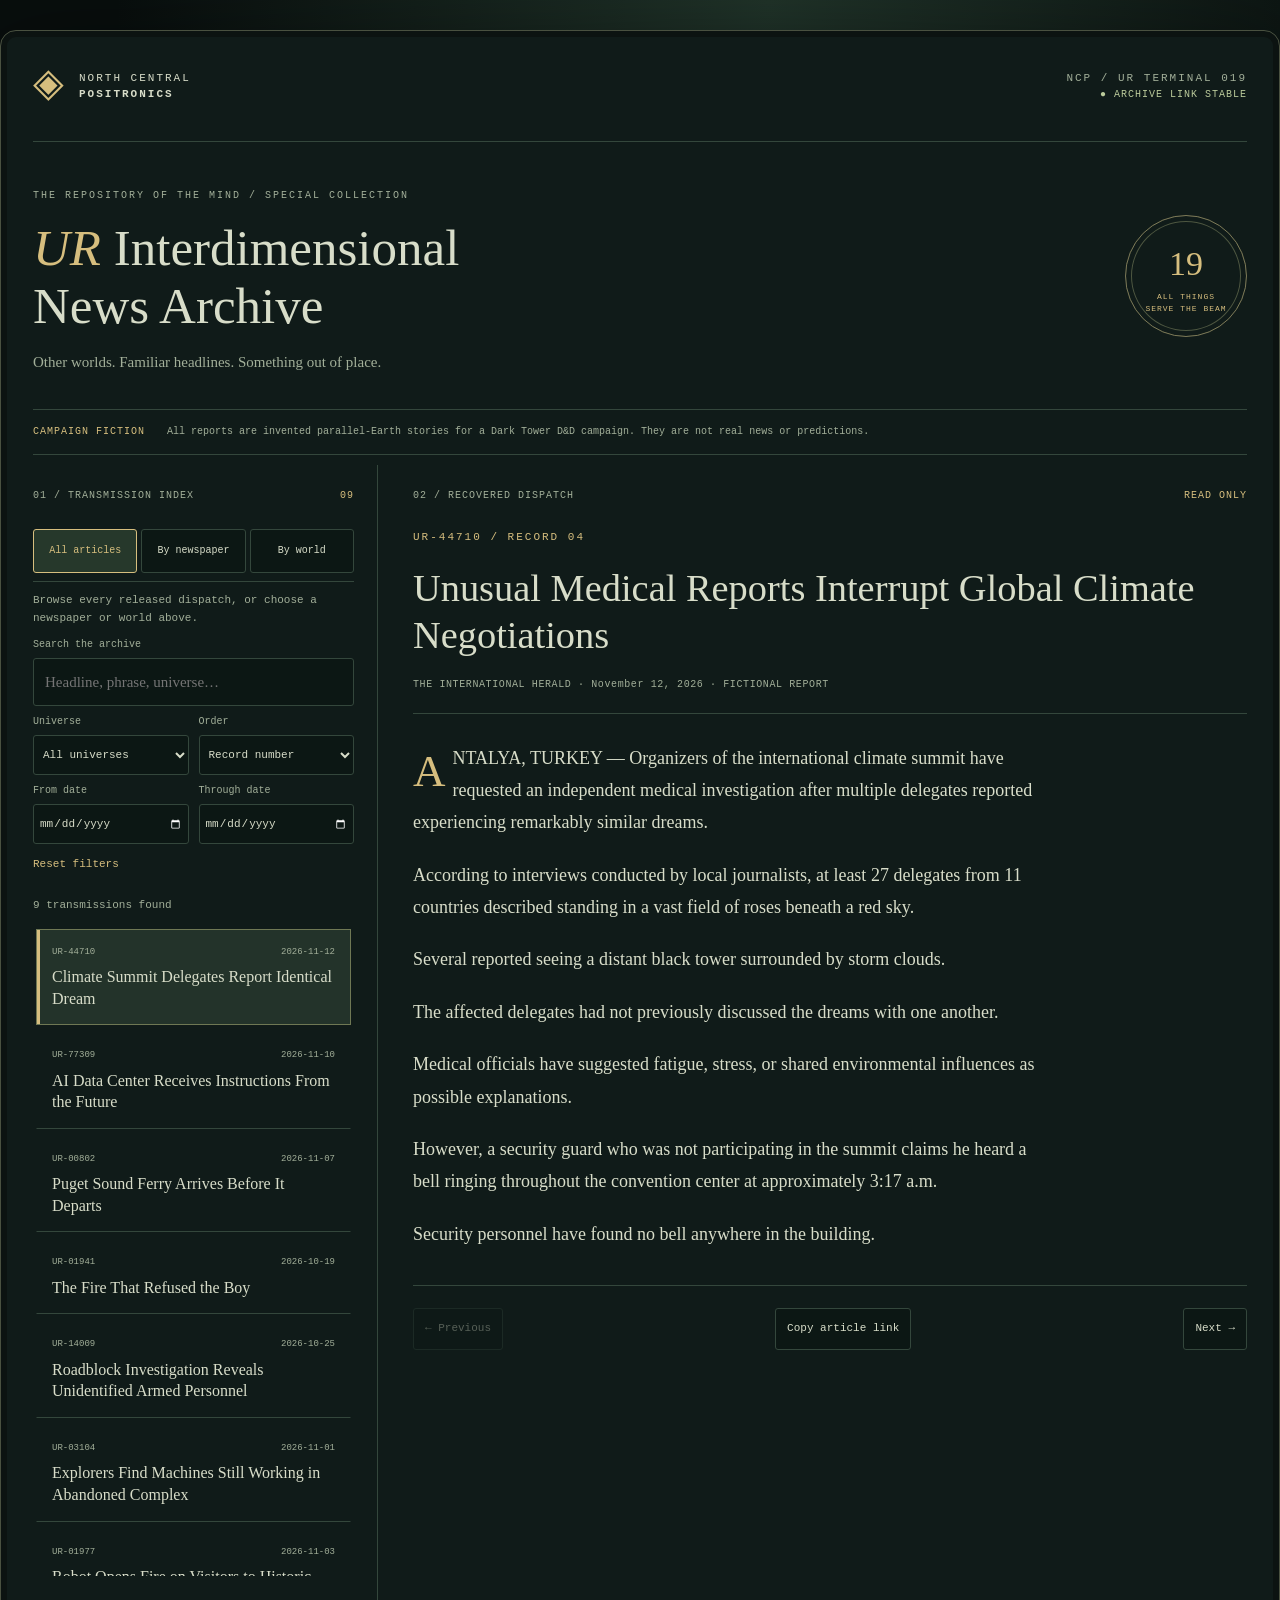
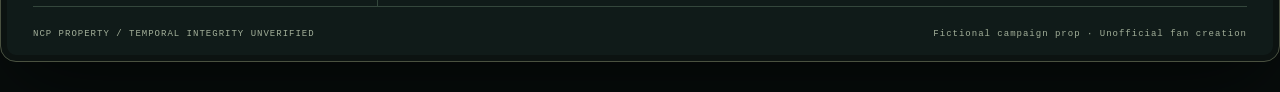
==== index.html @ 2e4b5214 "Rename Player Index.html to index.html" ====
<!doctype html>
<html lang="en"><head><meta charset="utf-8"><meta name="viewport" content="width=device-width,initial-scale=1"><meta name="theme-color" content="#0e1716"><meta name="description" content="A fictional parallel-Earth news archive for a Dark Tower tabletop campaign."><title>UR Interdimensional News Archive</title><style>*{box-sizing:border-box} :root{color-scheme:dark;--bg:#101b19;--panel:#15221f;--line:#34473c;--ink:#d8ddc9;--muted:#a2af99;--gold:#d6be7e}body{margin:0;background:#080e0d;color:var(--ink);font:15px/1.6 Georgia,serif;background-image:radial-gradient(ellipse at 60% 0,#203329 0,transparent 60%)}button,input,select{font:inherit}button,a,input,select{-webkit-tap-highlight-color:transparent}button{cursor:pointer}button:disabled{opacity:.35;cursor:default}button,input,select{border:1px solid var(--line);border-radius:3px;background:#0c1714;color:var(--ink);padding:11px}input,select{width:100%;min-width:0}input:focus,select:focus,button:focus-visible,a:focus-visible{outline:2px solid var(--gold);outline-offset:3px}button:hover:not(:disabled){border-color:var(--gold);color:var(--gold)}.tablet{max-width:1440px;margin:30px auto;border:1px solid #4a5140;border-radius:16px;background:var(--bg);box-shadow:0 30px 90px #0009,inset 0 0 0 6px #0c1311;overflow:hidden}header{display:flex;justify-content:space-between;align-items:center;margin:0 32px;padding:25px 0;border-bottom:1px solid var(--line);font:11px/1.5 Consolas,monospace;letter-spacing:2px}.brand{display:flex;align-items:center;gap:13px}.sigil{color:var(--gold);font-size:40px}.hardware{text-align:right;color:var(--muted)}.signal{color:#bbcb9b;font-size:10px;letter-spacing:1px}main{padding:0 32px}.intro{display:flex;justify-content:space-between;gap:20px;align-items:center;padding:36px 0 25px}.eyebrow,.section-label,label,.small,.fiction,footer,.text-button,.record-meta,.article-meta,.reader-controls,.kicker{font-family:Consolas,monospace}.eyebrow{font-size:10px;letter-spacing:2px;color:var(--muted)}h1{font-weight:normal;font-size:clamp(30px,4vw,51px);line-height:1.14;margin:15px 0}h1>span{color:var(--gold);font-style:italic} .sub{color:var(--muted);margin:0}.seal{border:1px solid #7c7957;border-radius:50%;width:122px;height:122px;flex-shrink:0;display:flex;flex-direction:column;align-items:center;justify-content:center;color:var(--gold);font-size:34px;box-shadow:inset 0 0 0 5px var(--bg),inset 0 0 0 6px #4d5640}.seal small{font:8px/1.5 Consolas,monospace;text-align:center;letter-spacing:1px}.fiction{font-size:10px;letter-spacing:1px;color:var(--gold);padding:14px 0;border-top:1px solid var(--line);border-bottom:1px solid var(--line)}.fiction span{letter-spacing:0;color:var(--muted);margin-left:15px}.workspace{display:grid;grid-template-columns:345px minmax(0,1fr)}aside{border-right:1px solid var(--line);padding:23px 23px 30px 0}.section-label{font-size:10px;color:var(--muted);letter-spacing:1px;display:flex;justify-content:space-between;gap:10px;margin-bottom:25px}.section-label span{color:var(--gold)}label{display:block;font-size:10px;color:var(--muted);margin:8px 0 5px}.filters{display:grid;grid-template-columns:1fr 1fr;gap:10px}.filters input,.filters select{font:11px Consolas,monospace;padding:10px 5px;min-height:40px}.text-button{border:0;background:none;padding:12px 0;font-size:11px;color:var(--gold)}.small{font-size:11px;color:var(--muted)}#records{display:grid;gap:7px;max-height:650px;overflow:auto;padding:3px}.record{display:block;text-align:left;width:100%;background:transparent;padding:15px;border-color:transparent;border-bottom-color:var(--line);border-radius:0}.record[aria-current=true]{background:#23332a;border:1px solid #6f7854;box-shadow:inset 3px 0 var(--gold)}.record-meta{display:flex;justify-content:space-between;font-size:9px;color:var(--muted);gap:7px}.record-title{display:block;font-size:16px;line-height:1.35;margin-top:7px}#reader{padding:23px 0 30px 35px;min-height:700px;scroll-margin-top:15px}.kicker{color:var(--gold);font-size:11px;letter-spacing:2px}h2{font-weight:normal;font-size:clamp(25px,3vw,39px);line-height:1.22;margin:18px 0}.article-meta{font-size:10px;color:var(--muted);border-bottom:1px solid var(--line);padding-bottom:20px;letter-spacing:.6px}.body{max-width:70ch;font-size:18px;line-height:1.8;margin-top:28px}.body p{margin:0 0 20px}.body p:first-child:first-letter{font-size:2.5em;float:left;line-height:1;padding:7px 7px 0 0;color:var(--gold)}.reader-controls{display:flex;justify-content:space-between;gap:8px;margin-top:35px;padding-top:22px;border-top:1px solid var(--line);font-size:11px}.empty{padding:65px 0;color:var(--muted);max-width:50ch}footer{border-top:1px solid var(--line);margin:0 32px;padding:20px 0;display:flex;justify-content:space-between;gap:15px;color:var(--muted);font-size:9px;letter-spacing:1px}.skip{position:absolute;left:10px;top:-100px;background:var(--gold);color:#111;padding:10px;z-index:2}.skip:focus{top:10px}
@media(min-width:1500px){.tablet{margin:45px auto}}@media(max-width:800px){.tablet{margin:0;border-radius:0;border:0}header{margin:0 20px;padding:16px 0}.hardware{font-size:9px;letter-spacing:0}.signal{font-size:8px}main{padding:0 20px}.intro{padding:25px 0}.seal{display:none}.fiction span{display:block;margin:6px 0 0}.workspace{display:block}aside{border-right:0;border-bottom:1px solid var(--line);padding:20px 0}#records{max-height:260px;grid-template-columns:1fr 1fr}.record{padding:12px}.record-meta{flex-wrap:wrap}.record-title{font-size:14px}#reader{padding:25px 0;min-height:400px}.body{font-size:18px}.section-label{margin-bottom:16px}footer{margin:0 20px;flex-direction:column}.reader-controls{flex-wrap:wrap}.reader-controls button{flex:1;white-space:nowrap}}@media(max-width:360px){header{letter-spacing:0}.brand{gap:6px}#records{grid-template-columns:1fr}}@media print{body,.tablet{background:white;color:black;box-shadow:none;border:0}header,.intro,.fiction,aside,.reader-controls,footer,#notice,.section-label{display:none}.workspace{display:block}#reader{padding:0}.body,.article-meta,.kicker{color:black}}

.browse-tabs{display:flex;gap:4px;border-bottom:1px solid var(--line);padding-bottom:8px}.browse-tabs button{flex:1;font:10px/1.4 Consolas,monospace;padding:10px 5px;min-height:44px}.browse-tabs [aria-selected=true]{color:var(--gold);border-color:var(--gold);background:#26382b}#browse-panel .small{margin:10px 0}.group-list{display:grid;gap:5px;max-height:185px;overflow:auto;padding:3px;margin-bottom:15px}.group-button{text-align:left;font:10px/1.5 Consolas,monospace;padding:10px;min-height:40px;overflow-wrap:anywhere}.group-button[aria-pressed=true]{border-color:var(--gold);color:var(--gold);background:#23332a}@media(max-width:800px){.group-list{max-height:160px;grid-template-columns:1fr 1fr}}@media(max-width:360px){.group-list{grid-template-columns:1fr}}
</style></head>
<body><a class="skip" href="#reader">Skip to article</a>
<div class="tablet"><header><div class="brand"><span class="sigil" aria-hidden="true">◈</span><div>NORTH CENTRAL<br><b>POSITRONICS</b></div></div><div class="hardware">NCP / UR TERMINAL 019<br><span class="signal">● ARCHIVE LINK STABLE</span></div></header>
<main><section class="intro"><div><p class="eyebrow">THE REPOSITORY OF THE MIND / SPECIAL COLLECTION</p><h1><span>UR</span> Interdimensional<br>News Archive</h1><p class="sub">Other worlds. Familiar headlines. Something out of place.</p></div><div class="seal" aria-hidden="true">19<small>ALL THINGS<br>SERVE THE BEAM</small></div></section>
<p class="fiction">CAMPAIGN FICTION <span>All reports are invented parallel-Earth stories for a Dark Tower D&amp;D campaign. They are not real news or predictions.</span></p>
<div class="workspace"><aside aria-label="Archive browser"><div class="section-label">01 / TRANSMISSION INDEX <span id="count"></span></div>
<div class="browse-tabs" role="tablist" aria-label="Browse articles by"><button id="tab-all" role="tab" aria-selected="true" aria-controls="browse-panel" tabindex="0">All articles</button><button id="tab-newspaper" role="tab" aria-selected="false" aria-controls="browse-panel" tabindex="-1">By newspaper</button><button id="tab-world" role="tab" aria-selected="false" aria-controls="browse-panel" tabindex="-1">By world</button></div><div id="browse-panel" role="tabpanel" aria-labelledby="tab-all"></div>
<label for="search">Search the archive</label><input id="search" type="search" placeholder="Headline, phrase, universe…" autocomplete="off">
<div class="filters"><div><label for="universe">Universe</label><select id="universe"><option value="">All universes</option></select></div><div><label for="sort">Order</label><select id="sort"><option value="record">Record number</option><option value="newest">Newest first</option><option value="oldest">Oldest first</option></select></div></div>
<div class="filters"><div><label for="from">From date</label><input id="from" type="date"></div><div><label for="to">Through date</label><input id="to" type="date"></div></div>
<button class="text-button" id="clear">Reset filters</button><p id="status" role="status" class="small"></p><nav id="records" aria-label="Articles"></nav>
</aside><section id="reader" tabindex="-1" aria-label="Article reader"><div class="section-label">02 / RECOVERED DISPATCH <span>READ ONLY</span></div><div id="article"></div><div class="reader-controls"><button id="prev">← Previous</button><button id="share">Copy article link</button><button id="next">Next →</button></div><p id="notice" role="status" class="small"></p></section></div></main>
<footer><span>NCP PROPERTY / TEMPORAL INTEGRITY UNVERIFIED</span><span>Fictional campaign prop · Unofficial fan creation</span></footer></div>
<noscript>This archive requires JavaScript to browse its fictional articles. Enable JavaScript and reload.</noscript><script>window.UR_ARTICLES=[{"id":"record-4","number":4,"label":"Climate Summit Delegates Report Identical Dream","universe":"UR-44710","publication":"THE INTERNATIONAL HERALD","date":"2026-11-12","title":"Unusual Medical Reports Interrupt Global Climate Negotiations","paragraphs":["ANTALYA, TURKEY — Organizers of the international climate summit have requested an independent medical investigation after multiple delegates reported experiencing remarkably similar dreams.","According to interviews conducted by local journalists, at least 27 delegates from 11 countries described standing in a vast field of roses beneath a red sky.","Several reported seeing a distant black tower surrounded by storm clouds.","The affected delegates had not previously discussed the dreams with one another.","Medical officials have suggested fatigue, stress, or shared environmental influences as possible explanations.","However, a security guard who was not participating in the summit claims he heard a bell ringing throughout the convention center at approximately 3:17 a.m.","Security personnel have found no bell anywhere in the building."]},{"id":"record-8","number":8,"label":"AI Data Center Receives Instructions From the Future","universe":"UR-77309","publication":"THE DENVER BUSINESS JOURNAL","date":"2026-11-10","title":"Technology Company Investigates Anomalous Maintenance Reports","paragraphs":["DENVER — Engineers at a recently completed artificial intelligence data center are investigating an unusual series of automated maintenance reports.","The facility's management software began issuing warnings about equipment failures several days before those failures occurred.","Initially, the phenomenon was celebrated as a breakthrough in predictive maintenance.","However, engineers became concerned when the reports began referring to equipment that had not yet been delivered to the facility.","One report accurately identified the serial number of a transformer still under construction in another state.","Another instructed employees to evacuate a laboratory on November 19.","The company insists that the warnings are the result of corrupted scheduling data.","Nevertheless, the laboratory referenced in the final report has been temporarily closed."]},{"id":"record-19","number":19,"label":"Puget Sound Ferry Arrives Before It Departs","universe":"UR-00802","publication":"THE PUGET SOUND TIMES","date":"2026-11-07","title":"Washington State Ferries Investigate Unexplained Schedule Discrepancy","paragraphs":["BREMERTON, WASHINGTON — Washington State Ferries officials are reviewing an unusual incident involving a passenger ferry operating between Bremerton and Seattle.","According to automated navigation records, the vessel arrived at its destination three minutes before its documented departure time.","Crew members and passengers insist that the crossing proceeded normally.","Officials initially suspected a malfunction involving synchronized clocks.","However, security footage from both terminals appears to support the conflicting timestamps.","A passenger reported receiving a text message from his wife confirming his arrival while he was still watching the vessel leave the dock.","The Coast Guard has requested copies of the navigation records.","An engineer examining the footage noted another discrepancy.","For approximately nineteen seconds, the vessel's reflection remained visible on the water after the ship itself had moved out of the camera's frame."]},{"id":"record-21","number":21,"label":"The Fire That Refused the Boy","universe":"UR-01941","publication":"THE HEMPHILL COUNTY REGISTER","date":"2026-10-19","title":"Charyou Tree Ceremony Ends in Death After Three Failed Ignitions","paragraphs":["HEMPHILL — Authorities are investigating the death of Orin Vale during the Charyou Tree ritual after three attempts to ignite the ceremonial fire failed.","Witnesses report that a six-year-old boy named Tobin Crowley was initially selected for the Charyou Tree ritual, a tradition maintained by the community for generations.","According to multiple accounts, the ceremonial fire failed to ignite on three consecutive attempts.","Several witnesses insist the torches were burning normally before being brought into contact with the prepared kindling. Others claim the flames visibly disappeared.","The ceremony's organizers subsequently selected another participant, identified as Orin Vale.","Orin Vale died in the Charyou Tree burning.","The boy's father, Thomas Crowley, reportedly left the gathering carrying his son. He has declined requests for an interview.","Investigators have found no mechanical explanation for the repeated ignition failures.","A witness interviewed after the incident offered a different explanation.","\"Maybe the fire knew something we didn't.\""],"collection":"Echoes of the Past","sourceNumber":1},{"id":"record-24","number":24,"label":"Roadblock Investigation Reveals Unidentified Armed Personnel","universe":"UR-14009","publication":"THE FRONTIER NATIONAL WIRE","date":"2026-10-25","title":"Investigators Discover Masked Individuals Among Casualties at Highway Checkpoint","paragraphs":["KINGSTOWN — Authorities investigating a deadly confrontation at an unofficial highway checkpoint have reported the presence of unidentified armed personnel among the dead.","The checkpoint was apparently operated by individuals associated with Ironclad, although the company has not confirmed responsibility for the installation.","Investigators also discovered several bodies wearing unusual face coverings.","No identification documents were recovered from those individuals.","Authorities have not released the total number of casualties or identified the travelers involved in the confrontation.","The site contained evidence of a violent engagement, with abandoned equipment and damaged barricades scattered across the road.","A source familiar with the investigation stated that the masked individuals appeared to be operating alongside the checkpoint's guards.","When asked whether they were employees, the source declined to comment.","The only unusual detail included in the official report concerns the masks themselves.","Investigators have requested additional analysis to determine what materials were used in their construction."],"collection":"Echoes of the Past","sourceNumber":4},{"id":"record-26","number":26,"label":"Explorers Find Machines Still Working in Abandoned Complex","universe":"UR-03104","publication":"THE NORTH AMERICAN SCIENCE REPORT","date":"2026-11-01","title":"Artificial Intelligence System Discovered in Long-Abandoned Underground Facility","paragraphs":["UNDISCLOSED LOCATION — Explorers exploring an abandoned underground installation have discovered automated equipment that appears to have continued functioning long after the facility was evacuated.","The complex contains maintenance robots, emergency systems, computer terminals, and extensive industrial infrastructure.","A partially functioning artificial intelligence identified itself using the designation OR3N.","According to preliminary reports, the system communicates in ordinary language and retains access to some facility records.","Explorers also discovered evidence that parts of the installation had experienced serious equipment failures and emergency shutdowns.","Several security devices remain operational.","An explorer involved in the exploration reported that the system was unusually conversational despite the facility's condition.","\"It's like speaking with a technician who never got the memo that everybody else went home.\"","The facility's original purpose remains under investigation."],"collection":"Echoes of the Past","sourceNumber":6},{"id":"record-27","number":27,"label":"Robot Opens Fire on Visitors to Historic Castle","universe":"UR-01977","publication":"THE HISTORIC PRESERVATION JOURNAL","date":"2026-11-03","title":"Automated Security Incident Raises Questions About Preserved Technology","paragraphs":["A preservation project involving a historic castle has been suspended following an encounter with an automated security machine.","Witnesses report that visitors discovered a functioning robotic attendant within the structure.","The machine appeared capable of communication and performing ordinary service functions.","However, the encounter escalated when the robot allegedly discharged a weapon at one of the visitors.","The group subsequently withdrew from the site.","Investigators believe the machine may have been following security instructions established long before the current investigation.","The manufacturer's identity has not been confirmed.","Officials are examining whether the robot's behavior represents a malfunction or the continued operation of an obsolete security protocol.","The structure has been closed pending further assessment."],"collection":"Echoes of the Past","sourceNumber":7},{"id":"record-35","number":35,"label":"Four Missing, One Arrested","universe":"UR-00019","publication":"THE AMERICAN PRESS","date":"2026-10-26","title":"Navy Sailor Charged With Four Murders Despite Absence of Bodies","paragraphs":["Authorities have arrested an active-duty United States Navy sailor following the unexplained disappearance of four individuals from a private residence.","The missing persons, identified as Chris, Ciera, Tyler, and Kelly, were reportedly gathered at the home of Tyler and Kelly shortly before their disappearance.","Investigators have recovered no bodies.","According to police, there is no evidence that the four individuals left the property through any conventional means. Officers examining the residence found no obvious indications of forced entry or a struggle sufficient to explain the disappearance of four adults.","The investigation took an unusual turn when the sailor, who had been present during the incident, provided authorities with an extraordinary explanation.","He reportedly claimed that the missing individuals had been transported to another world.","Sources familiar with the questioning say the suspect described unfamiliar towns, strange machinery, and locations that investigators have been unable to identify.","One investigator described the statements as unusually elaborate.","\"He wasn't just saying they disappeared. He was describing an entire place where he believed they had gone.\"","Prosecutors have filed four murder charges.","The suspect's defense maintains that no physical evidence establishes that any of the missing persons are dead.","During an initial court appearance, the sailor reportedly repeated that his friends were alive.","Authorities have not commented on whether their investigation has identified any alternative explanation."],"collection":"The Sailor's Search","sourceNumber":1},{"id":"record-36","number":36,"label":"Prison Officials Unable to Explain Inmate's Disappearance","universe":"UR-00019","publication":"THE NATIONAL EVENING POST","date":"2026-10-30","title":"Murder Suspect Vanishes From Locked Cell; Internal Investigation Underway","paragraphs":["Federal authorities have launched a nationwide search for a Navy sailor who disappeared from a secured prison cell while awaiting trial for four murders.","Corrections officers discovered the inmate missing during a routine inspection.","According to prison officials, the cell door remained locked, the security systems showed no evidence of unauthorized access, and no damage was found to the walls or ventilation system.","Authorities have not explained how the prisoner could have escaped.","An employee familiar with the investigation claims that security footage shows the inmate seated on his bunk shortly before the incident.","The man appears to look toward the ceiling and speak, although the recording contains no audio.","The footage then suffers a brief visual disturbance.","When the image returns, the cell is empty.","A prison spokesperson declined to discuss the recording, stating that all available evidence remains under review.","Several employees have also described hearing an unusual ringing noise shortly before the disappearance. Officials insist that these accounts have not been substantiated.","The suspect's former attorney stated that his client had repeatedly expressed concern for the four people he was accused of murdering.","\"He maintained that they were alive. He never changed that story.\"","Federal investigators have issued an alert requesting information concerning the fugitive's whereabouts."],"collection":"The Sailor's Search","sourceNumber":2}];</script><script>'use strict';
const data=Array.isArray(window.UR_ARTICLES)?window.UR_ARTICLES:[];
const $=id=>document.getElementById(id);
const dateText=d=>new Date(d+'T12:00:00Z').toLocaleDateString('en-US',{year:'numeric',month:'long',day:'numeric',timeZone:'UTC'});
let selected=null,filtered=[],browseMode='all',browseGroup='';
function node(tag,text,className){const n=document.createElement(tag);if(text!==undefined)n.textContent=text;if(className)n.className=className;return n;}
[...new Set(data.map(a=>a.universe))].sort().forEach(u=>{const o=node('option',u);o.value=u;$('universe').append(o);});
function filter(){const q=$('search').value.trim().toLowerCase();filtered=data.filter(a=>(!browseGroup||(browseMode==='newspaper'?a.publication:a.universe)===browseGroup)&&(!$('universe').value||a.universe===$('universe').value)&&(!$('from').value||a.date>=$('from').value)&&(!$('to').value||a.date<=$('to').value)&&(!q||[a.title,a.label,a.universe,a.publication,...a.paragraphs].join(' ').toLowerCase().includes(q))).sort((a,b)=>$('sort').value==='newest'?b.date.localeCompare(a.date)||a.number-b.number:$('sort').value==='oldest'?a.date.localeCompare(b.date)||a.number-b.number:a.number-b.number);if(!filtered.some(a=>a.id===selected))selected=filtered[0]?.id||null;render();}
function renderGroups(){const panel=$('browse-panel');panel.replaceChildren();panel.setAttribute('aria-labelledby','tab-'+browseMode);if(browseMode==='all'){panel.append(node('p','Browse every released dispatch, or choose a newspaper or world above.','small'));return;}const key=browseMode==='newspaper'?'publication':'universe';const counts=new Map();data.forEach(a=>counts.set(a[key],(counts.get(a[key])||0)+1));const groups=node('div',undefined,'group-list');function choice(value,label,count){const b=node('button',label+' ('+count+')','group-button');b.setAttribute('aria-pressed',String(browseGroup===value));b.onclick=()=>{browseGroup=value;renderGroups();filter();};groups.append(b);}choice('','All '+(browseMode==='newspaper'?'newspapers':'worlds'),data.length);[...counts.keys()].sort().forEach(g=>choice(g,g,counts.get(g)));panel.append(node('p','Choose a '+(browseMode==='newspaper'?'newspaper':'world')+'. Counts show released articles.','small'),groups);}
function setBrowse(mode){browseMode=mode;browseGroup='';['all','newspaper','world'].forEach(m=>{const t=$('tab-'+m);t.setAttribute('aria-selected',String(m===mode));t.tabIndex=m===mode?0:-1;});renderGroups();filter();}
['all','newspaper','world'].forEach((mode,i)=>{const tab=$('tab-'+mode);tab.onclick=()=>setBrowse(mode);tab.addEventListener('keydown',e=>{const modes=['all','newspaper','world'];let n;if(e.key==='ArrowRight')n=(i+1)%3;else if(e.key==='ArrowLeft')n=(i+2)%3;else if(e.key==='Home')n=0;else if(e.key==='End')n=2;else return;e.preventDefault();setBrowse(modes[n]);$('tab-'+modes[n]).focus();});});
function render(){ $('count').textContent=String(data.length).padStart(2,'0');$('status').textContent=filtered.length+' transmission'+(filtered.length===1?'':'s')+' found';$('records').replaceChildren(); filtered.forEach(a=>{const b=node('button',undefined,'record');b.setAttribute('aria-current',String(a.id===selected));const m=node('span',undefined,'record-meta');m.append(node('span',a.universe),node('span',a.date));b.append(m,node('span',a.label,'record-title'));b.onclick=()=>open(a.id,true);$('records').append(b);});const a=filtered.find(a=>a.id===selected);$('article').replaceChildren();if(a){$('article').append(node('p',a.universe+' / RECORD '+String(a.number).padStart(2,'0'),'kicker'),node('h2',a.title),node('p',a.publication+' · '+dateText(a.date)+' · FICTIONAL REPORT','article-meta'));const body=node('div',undefined,'body');a.paragraphs.forEach(p=>body.append(node('p',p)));$('article').append(body);document.title=a.universe+' | UR Interdimensional News Archive';}else{const e=node('div',undefined,'empty');e.append(node('h2',data.length?'No matching transmissions':'Awaiting transmission'),node('p',data.length?'Try another search or reset the filters.':'No dispatches have been released by the keeper of this archive. Check back after your next discovery.'));$('article').append(e);document.title='UR Interdimensional News Archive';}const i=filtered.findIndex(a=>a.id===selected);$('prev').disabled=i<=0;$('next').disabled=i<0||i>=filtered.length-1;$('share').disabled=!a;}
function open(id,focus=false){selected=id;try{history.replaceState(null,'','#'+id);}catch{}render();$('notice').textContent='';if(focus)$('reader').focus();}
function reset(){['search','universe','from','to'].forEach(id=>$(id).value='');$('sort').value='record';browseGroup='';renderGroups();filter();}
['search','from','to'].forEach(id=>$(id).addEventListener('input',filter));['universe','sort'].forEach(id=>$(id).addEventListener('change',filter));$('clear').onclick=reset;
$('prev').onclick=()=>open(filtered[filtered.findIndex(a=>a.id===selected)-1].id,true);$('next').onclick=()=>open(filtered[filtered.findIndex(a=>a.id===selected)+1].id,true);
function route(){const id=location.hash.slice(1);reset();if(data.some(a=>a.id===id))open(id);else if(id){selected=null;filtered=[];render();$('notice').textContent='This transmission is not available in the current release. Reset filters to browse available records.';}}
window.addEventListener('hashchange',route);
$('share').onclick=async()=>{const url=new URL(location.href);url.hash=selected;try{await navigator.clipboard.writeText(url.href);$('notice').textContent='Article link copied. Share it with your ka-tet.';}catch{$('notice').replaceChildren(node('span','Copy this article link: '));const input=node('input');input.value=url.href;input.setAttribute('aria-label','Article link');$('notice').append(input);input.select();}};
route();
</script></body></html>
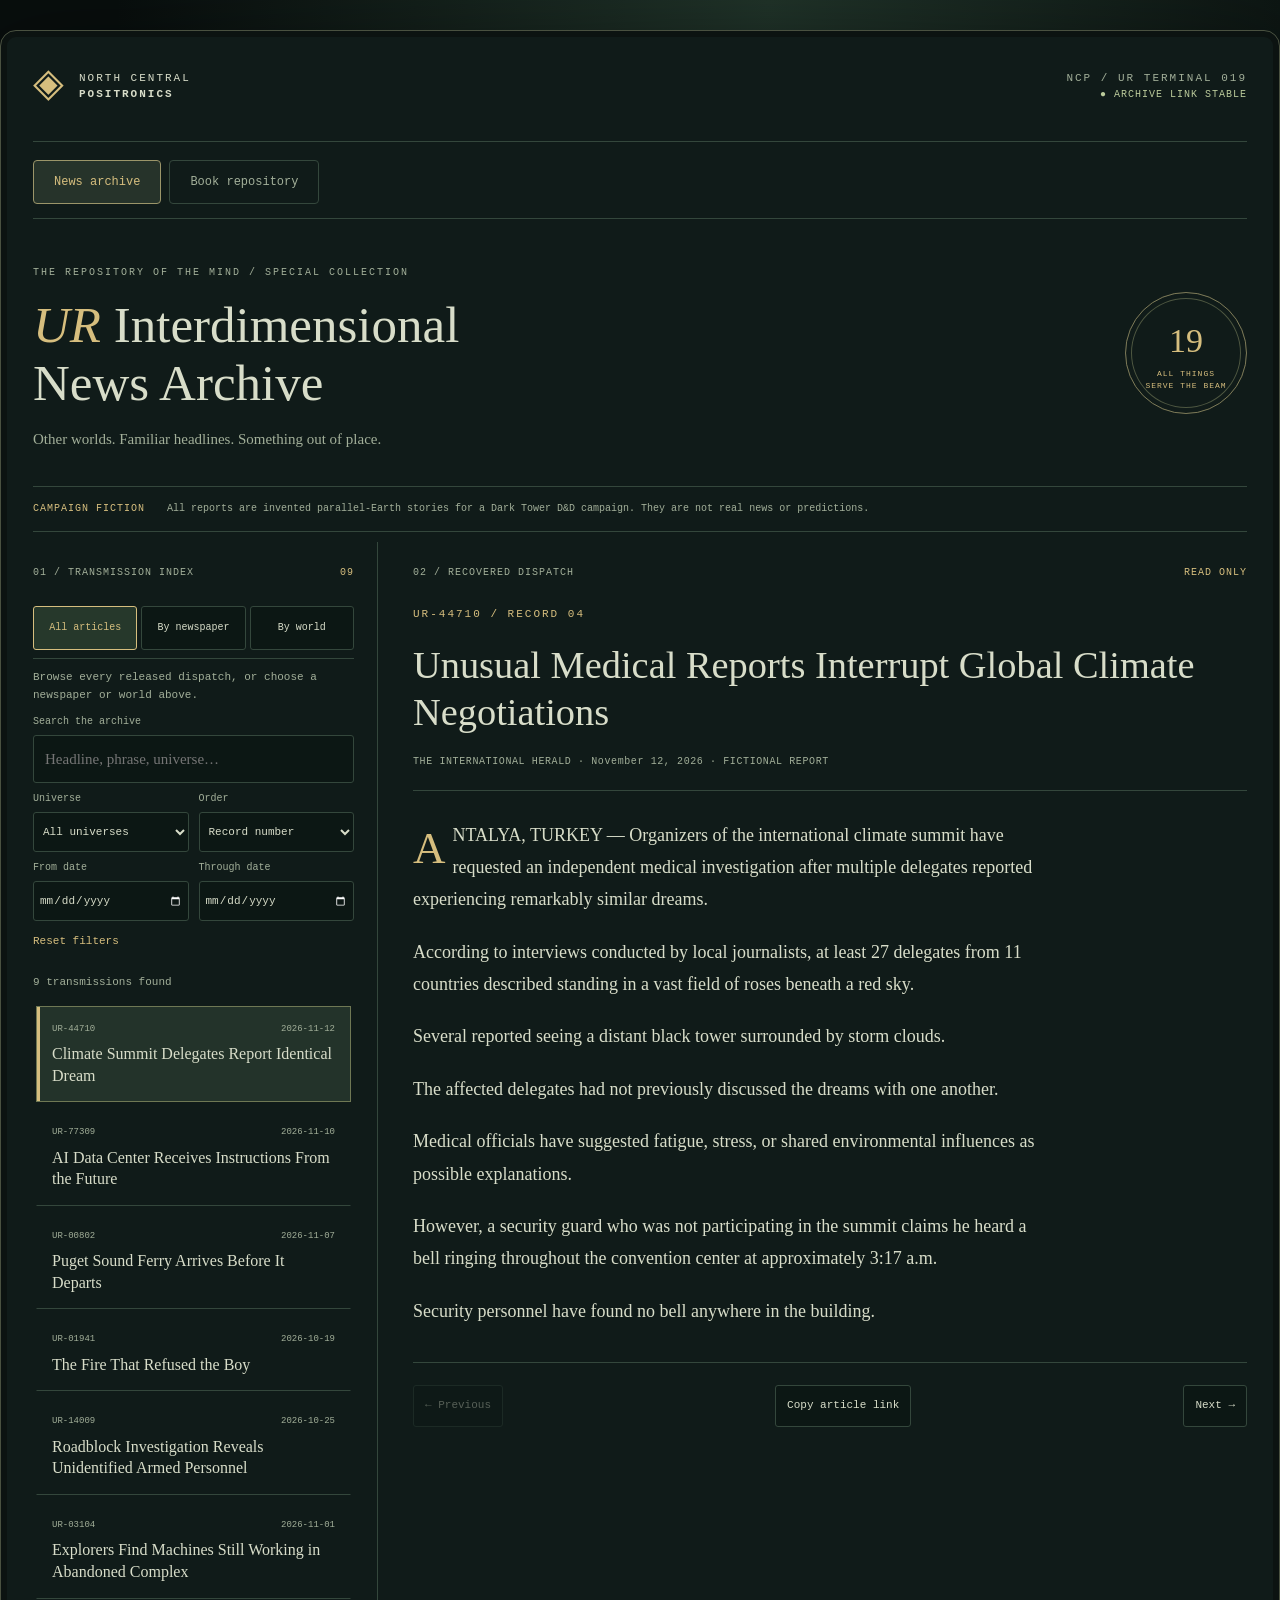
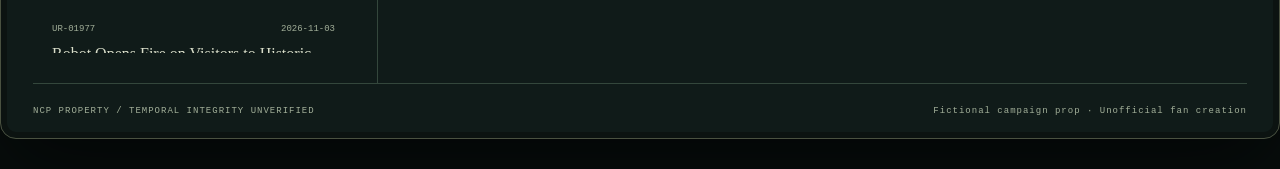
==== commit e1196ec3: "Add searchable 100-record book repository alongside the news archive" ====
--- a/index.html
+++ b/index.html
@@ -3,9 +3,10 @@
 @media(min-width:1500px){.tablet{margin:45px auto}}@media(max-width:800px){.tablet{margin:0;border-radius:0;border:0}header{margin:0 20px;padding:16px 0}.hardware{font-size:9px;letter-spacing:0}.signal{font-size:8px}main{padding:0 20px}.intro{padding:25px 0}.seal{display:none}.fiction span{display:block;margin:6px 0 0}.workspace{display:block}aside{border-right:0;border-bottom:1px solid var(--line);padding:20px 0}#records{max-height:260px;grid-template-columns:1fr 1fr}.record{padding:12px}.record-meta{flex-wrap:wrap}.record-title{font-size:14px}#reader{padding:25px 0;min-height:400px}.body{font-size:18px}.section-label{margin-bottom:16px}footer{margin:0 20px;flex-direction:column}.reader-controls{flex-wrap:wrap}.reader-controls button{flex:1;white-space:nowrap}}@media(max-width:360px){header{letter-spacing:0}.brand{gap:6px}#records{grid-template-columns:1fr}}@media print{body,.tablet{background:white;color:black;box-shadow:none;border:0}header,.intro,.fiction,aside,.reader-controls,footer,#notice,.section-label{display:none}.workspace{display:block}#reader{padding:0}.body,.article-meta,.kicker{color:black}}
 
 .browse-tabs{display:flex;gap:4px;border-bottom:1px solid var(--line);padding-bottom:8px}.browse-tabs button{flex:1;font:10px/1.4 Consolas,monospace;padding:10px 5px;min-height:44px}.browse-tabs [aria-selected=true]{color:var(--gold);border-color:var(--gold);background:#26382b}#browse-panel .small{margin:10px 0}.group-list{display:grid;gap:5px;max-height:185px;overflow:auto;padding:3px;margin-bottom:15px}.group-button{text-align:left;font:10px/1.5 Consolas,monospace;padding:10px;min-height:40px;overflow-wrap:anywhere}.group-button[aria-pressed=true]{border-color:var(--gold);color:var(--gold);background:#23332a}@media(max-width:800px){.group-list{max-height:160px;grid-template-columns:1fr 1fr}}@media(max-width:360px){.group-list{grid-template-columns:1fr}}
+</style><style>.archive-nav{display:flex;gap:8px;margin:18px 32px 0;border-bottom:1px solid var(--line);padding-bottom:14px}.archive-nav a{display:inline-flex;gap:8px;align-items:center;min-height:44px;text-decoration:none;font:12px Consolas,monospace;padding:10px 20px;border:1px solid var(--line);border-radius:4px;color:var(--muted)}.archive-nav a:hover,.archive-nav a[aria-current=page]{color:var(--gold);border-color:#9b9569;background:#26332a}.catalog-intro{padding-bottom:30px}.catalog-intro h1{font-size:clamp(34px,4vw,52px)}.catalog-intro .sub{max-width:65ch}.catalog-controls{display:grid;grid-template-columns:minmax(200px,2fr) minmax(140px,1.3fr) minmax(100px,.8fr) minmax(120px,1fr) auto;gap:12px;align-items:end;margin:25px 0 18px}.catalog-controls label{font-size:11px}.catalog-controls input,.catalog-controls select{font-size:13px;padding:12px;min-height:46px}.catalog-controls button{min-height:46px;font:11px Consolas,monospace}.shelf-row{display:flex;flex-wrap:wrap;gap:7px;margin:14px 0 20px}.shelf-button{font:10px/1.5 Consolas,monospace;padding:9px 12px;min-height:39px;text-align:left}.shelf-button[aria-pressed=true]{border-color:var(--gold);background:#26372b;color:var(--gold)}.catalog-totals{display:flex;justify-content:space-between;gap:15px;margin:20px 0;color:var(--muted);font:11px Consolas,monospace}.book-grid{display:grid;grid-template-columns:repeat(3,minmax(0,1fr));gap:16px;padding-bottom:30px}.book-card{position:relative;display:flex;flex-direction:column;min-width:0;border:1px solid var(--line);border-radius:5px;padding:21px 22px 20px 26px;background:linear-gradient(120deg,#1d2b22,#111e19);overflow:hidden;scroll-margin-top:20px}.book-card:before{content:"";position:absolute;top:0;bottom:0;left:0;width:5px;background:#8b8c60}.book-card:nth-child(3n+2):before{background:#827359}.book-card:nth-child(3n):before{background:#66867a}.book-card:target{outline:2px solid var(--gold);outline-offset:2px}.book-id{font:10px Consolas,monospace;color:var(--gold);letter-spacing:1px;margin:0 0 12px}.book-shelf{font:9px/1.5 Consolas,monospace;color:var(--muted);margin:0}.book-card h2{font-size:24px;line-height:1.2;margin:13px 0 9px;overflow-wrap:anywhere}.book-author{font-size:13px;color:#b6c3aa;margin:0 0 16px}.book-blurb{font-size:15px;line-height:1.7;flex:1;margin:0 0 20px}.book-access{font:10px/1.6 Consolas,monospace;color:#a9b99d;padding-top:14px;border-top:1px solid var(--line);margin:0 0 14px}.book-link{display:block;text-align:center;border:1px solid #727d52;background:#263528;color:#e2d7b0;padding:10px 8px;border-radius:3px;text-decoration:none;font:11px/1.5 Consolas,monospace;min-height:42px}.book-link:hover{background:#34432c;border-color:var(--gold)}.catalog-empty{grid-column:1/-1;min-height:250px;padding:40px 0;color:var(--muted)}.catalog-note{border-top:1px solid var(--line);padding:20px 0;font:11px/1.7 Consolas,monospace;color:var(--muted)}@media(max-width:1050px){.catalog-controls{grid-template-columns:1fr 1fr}.catalog-controls>div:first-child{grid-column:1/-1}.book-grid{grid-template-columns:repeat(2,minmax(0,1fr))}}@media(max-width:600px){.archive-nav{margin:15px 20px 0}.book-grid{grid-template-columns:1fr;gap:13px}.catalog-controls{gap:10px}.catalog-controls input,.catalog-controls select{font-size:12px}.catalog-totals{flex-direction:column;gap:8px}.book-card{padding:20px 20px 20px 25px}.book-card h2{font-size:25px}.shelf-button{font-size:10px}.catalog-intro{padding-top:20px}}
 </style></head>
 <body><a class="skip" href="#reader">Skip to article</a>
-<div class="tablet"><header><div class="brand"><span class="sigil" aria-hidden="true">◈</span><div>NORTH CENTRAL<br><b>POSITRONICS</b></div></div><div class="hardware">NCP / UR TERMINAL 019<br><span class="signal">● ARCHIVE LINK STABLE</span></div></header>
+<div class="tablet"><header><div class="brand"><span class="sigil" aria-hidden="true">◈</span><div>NORTH CENTRAL<br><b>POSITRONICS</b></div></div><div class="hardware">NCP / UR TERMINAL 019<br><span class="signal">● ARCHIVE LINK STABLE</span></div></header><nav class="archive-nav" aria-label="Archive sections"><a href="./" aria-current="page">News archive</a><a href="books.html">Book repository</a></nav>
 <main><section class="intro"><div><p class="eyebrow">THE REPOSITORY OF THE MIND / SPECIAL COLLECTION</p><h1><span>UR</span> Interdimensional<br>News Archive</h1><p class="sub">Other worlds. Familiar headlines. Something out of place.</p></div><div class="seal" aria-hidden="true">19<small>ALL THINGS<br>SERVE THE BEAM</small></div></section>
 <p class="fiction">CAMPAIGN FICTION <span>All reports are invented parallel-Earth stories for a Dark Tower D&amp;D campaign. They are not real news or predictions.</span></p>
 <div class="workspace"><aside aria-label="Archive browser"><div class="section-label">01 / TRANSMISSION INDEX <span id="count"></span></div>
@@ -36,4 +37,4 @@
 window.addEventListener('hashchange',route);
 $('share').onclick=async()=>{const url=new URL(location.href);url.hash=selected;try{await navigator.clipboard.writeText(url.href);$('notice').textContent='Article link copied. Share it with your ka-tet.';}catch{$('notice').replaceChildren(node('span','Copy this article link: '));const input=node('input');input.value=url.href;input.setAttribute('aria-label','Article link');$('notice').append(input);input.select();}};
 route();
-</script></body></html>
+</script></body></html>
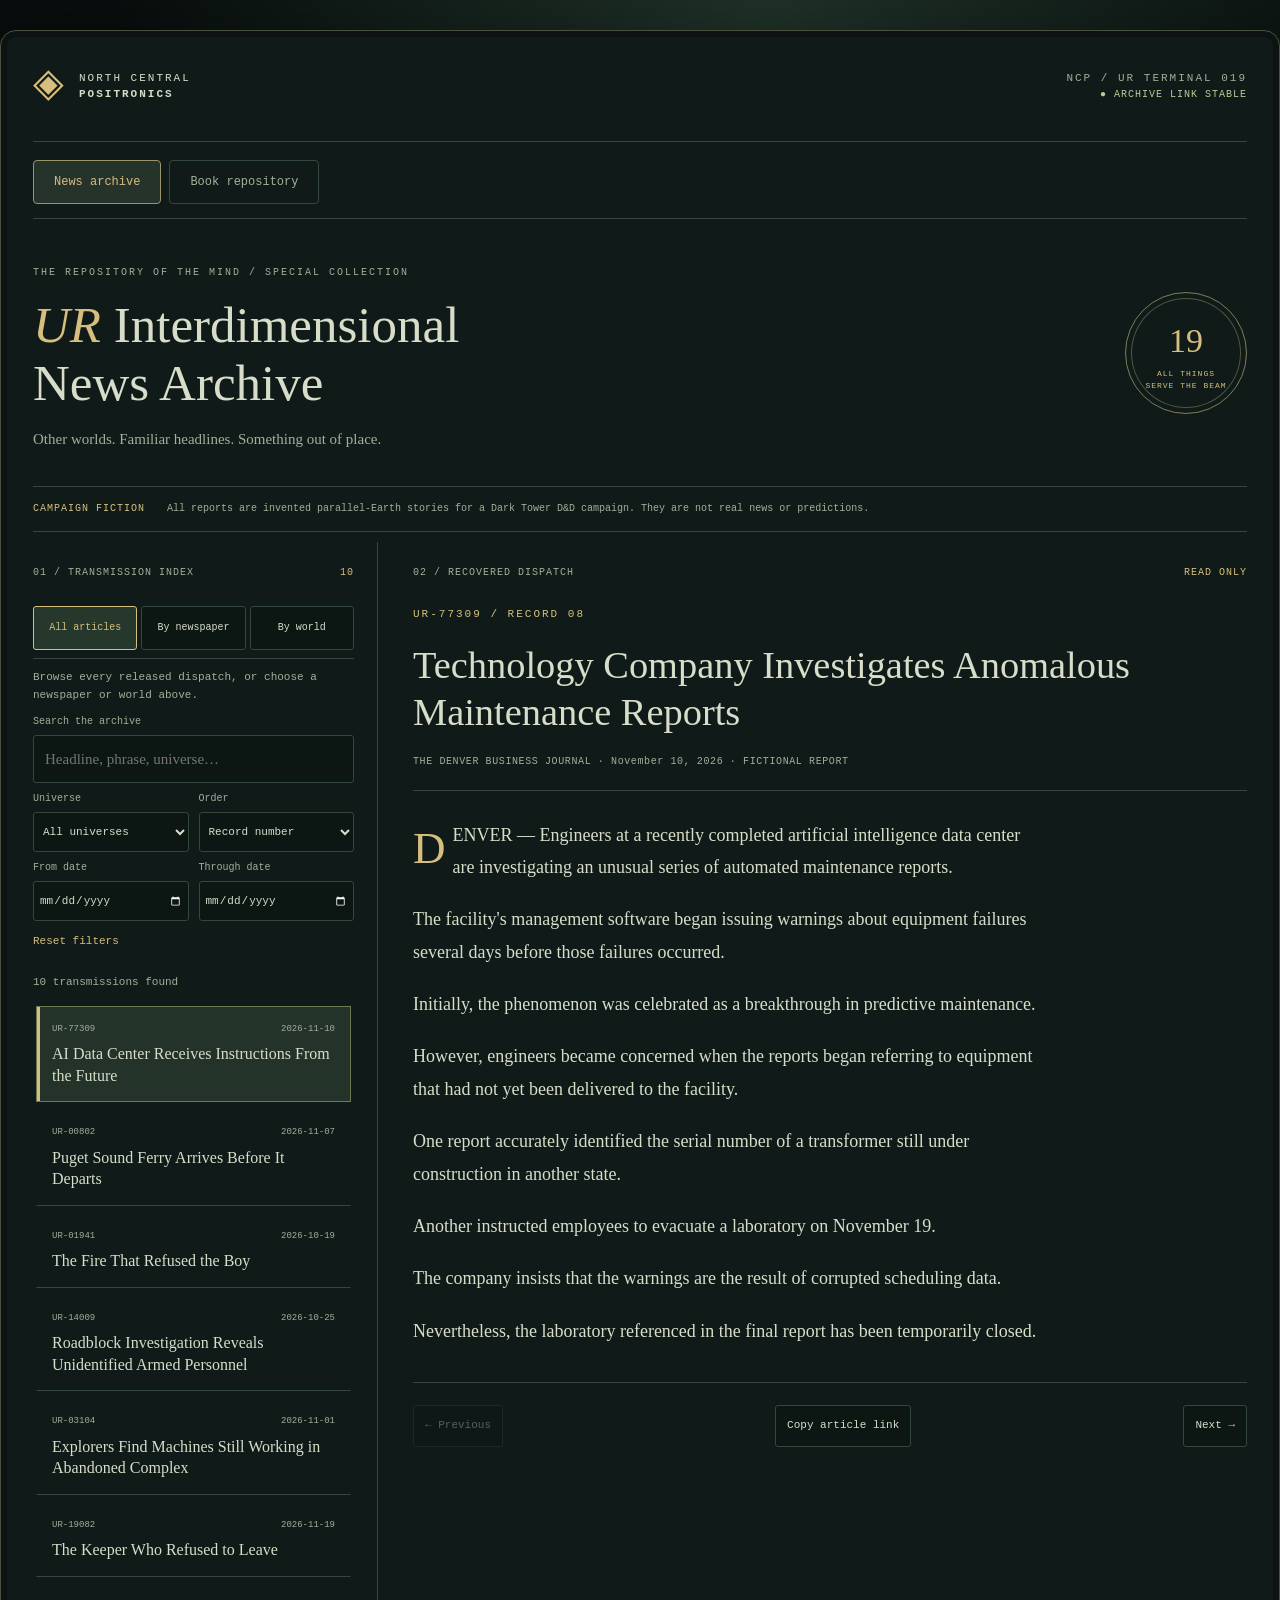
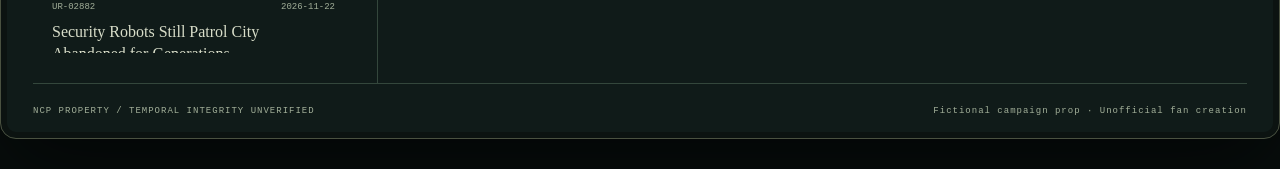
==== commit bd1e1415: "Update player article release from supplied export (10 articles)" ====
--- a/index.html
+++ b/index.html
@@ -1,13 +1,13 @@
 <!doctype html>
-<html lang="en"><head><meta charset="utf-8"><meta name="viewport" content="width=device-width,initial-scale=1"><meta name="theme-color" content="#0e1716"><meta name="description" content="A fictional parallel-Earth news archive for a Dark Tower tabletop campaign."><title>UR Interdimensional News Archive</title><style>*{box-sizing:border-box} :root{color-scheme:dark;--bg:#101b19;--panel:#15221f;--line:#34473c;--ink:#d8ddc9;--muted:#a2af99;--gold:#d6be7e}body{margin:0;background:#080e0d;color:var(--ink);font:15px/1.6 Georgia,serif;background-image:radial-gradient(ellipse at 60% 0,#203329 0,transparent 60%)}button,input,select{font:inherit}button,a,input,select{-webkit-tap-highlight-color:transparent}button{cursor:pointer}button:disabled{opacity:.35;cursor:default}button,input,select{border:1px solid var(--line);border-radius:3px;background:#0c1714;color:var(--ink);padding:11px}input,select{width:100%;min-width:0}input:focus,select:focus,button:focus-visible,a:focus-visible{outline:2px solid var(--gold);outline-offset:3px}button:hover:not(:disabled){border-color:var(--gold);color:var(--gold)}.tablet{max-width:1440px;margin:30px auto;border:1px solid #4a5140;border-radius:16px;background:var(--bg);box-shadow:0 30px 90px #0009,inset 0 0 0 6px #0c1311;overflow:hidden}header{display:flex;justify-content:space-between;align-items:center;margin:0 32px;padding:25px 0;border-bottom:1px solid var(--line);font:11px/1.5 Consolas,monospace;letter-spacing:2px}.brand{display:flex;align-items:center;gap:13px}.sigil{color:var(--gold);font-size:40px}.hardware{text-align:right;color:var(--muted)}.signal{color:#bbcb9b;font-size:10px;letter-spacing:1px}main{padding:0 32px}.intro{display:flex;justify-content:space-between;gap:20px;align-items:center;padding:36px 0 25px}.eyebrow,.section-label,label,.small,.fiction,footer,.text-button,.record-meta,.article-meta,.reader-controls,.kicker{font-family:Consolas,monospace}.eyebrow{font-size:10px;letter-spacing:2px;color:var(--muted)}h1{font-weight:normal;font-size:clamp(30px,4vw,51px);line-height:1.14;margin:15px 0}h1>span{color:var(--gold);font-style:italic} .sub{color:var(--muted);margin:0}.seal{border:1px solid #7c7957;border-radius:50%;width:122px;height:122px;flex-shrink:0;display:flex;flex-direction:column;align-items:center;justify-content:center;color:var(--gold);font-size:34px;box-shadow:inset 0 0 0 5px var(--bg),inset 0 0 0 6px #4d5640}.seal small{font:8px/1.5 Consolas,monospace;text-align:center;letter-spacing:1px}.fiction{font-size:10px;letter-spacing:1px;color:var(--gold);padding:14px 0;border-top:1px solid var(--line);border-bottom:1px solid var(--line)}.fiction span{letter-spacing:0;color:var(--muted);margin-left:15px}.workspace{display:grid;grid-template-columns:345px minmax(0,1fr)}aside{border-right:1px solid var(--line);padding:23px 23px 30px 0}.section-label{font-size:10px;color:var(--muted);letter-spacing:1px;display:flex;justify-content:space-between;gap:10px;margin-bottom:25px}.section-label span{color:var(--gold)}label{display:block;font-size:10px;color:var(--muted);margin:8px 0 5px}.filters{display:grid;grid-template-columns:1fr 1fr;gap:10px}.filters input,.filters select{font:11px Consolas,monospace;padding:10px 5px;min-height:40px}.text-button{border:0;background:none;padding:12px 0;font-size:11px;color:var(--gold)}.small{font-size:11px;color:var(--muted)}#records{display:grid;gap:7px;max-height:650px;overflow:auto;padding:3px}.record{display:block;text-align:left;width:100%;background:transparent;padding:15px;border-color:transparent;border-bottom-color:var(--line);border-radius:0}.record[aria-current=true]{background:#23332a;border:1px solid #6f7854;box-shadow:inset 3px 0 var(--gold)}.record-meta{display:flex;justify-content:space-between;font-size:9px;color:var(--muted);gap:7px}.record-title{display:block;font-size:16px;line-height:1.35;margin-top:7px}#reader{padding:23px 0 30px 35px;min-height:700px;scroll-margin-top:15px}.kicker{color:var(--gold);font-size:11px;letter-spacing:2px}h2{font-weight:normal;font-size:clamp(25px,3vw,39px);line-height:1.22;margin:18px 0}.article-meta{font-size:10px;color:var(--muted);border-bottom:1px solid var(--line);padding-bottom:20px;letter-spacing:.6px}.body{max-width:70ch;font-size:18px;line-height:1.8;margin-top:28px}.body p{margin:0 0 20px}.body p:first-child:first-letter{font-size:2.5em;float:left;line-height:1;padding:7px 7px 0 0;color:var(--gold)}.reader-controls{display:flex;justify-content:space-between;gap:8px;margin-top:35px;padding-top:22px;border-top:1px solid var(--line);font-size:11px}.empty{padding:65px 0;color:var(--muted);max-width:50ch}footer{border-top:1px solid var(--line);margin:0 32px;padding:20px 0;display:flex;justify-content:space-between;gap:15px;color:var(--muted);font-size:9px;letter-spacing:1px}.skip{position:absolute;left:10px;top:-100px;background:var(--gold);color:#111;padding:10px;z-index:2}.skip:focus{top:10px}
+<html lang="en"><head><meta charset="utf-8"><meta name="viewport" content="width=device-width,initial-scale=1"><meta name="theme-color" content="#0e1716"><meta name="description" content="The UR campaign terminal: fictional news dispatches and a searchable book repository."><title>UR Archive | News &amp; Books</title><style>*{box-sizing:border-box} :root{color-scheme:dark;--bg:#101b19;--panel:#15221f;--line:#34473c;--ink:#d8ddc9;--muted:#a2af99;--gold:#d6be7e}body{margin:0;background:#080e0d;color:var(--ink);font:15px/1.6 Georgia,serif;background-image:radial-gradient(ellipse at 60% 0,#203329 0,transparent 60%)}button,input,select{font:inherit}button,a,input,select{-webkit-tap-highlight-color:transparent}button{cursor:pointer}button:disabled{opacity:.35;cursor:default}button,input,select{border:1px solid var(--line);border-radius:3px;background:#0c1714;color:var(--ink);padding:11px}input,select{width:100%;min-width:0}input:focus,select:focus,button:focus-visible,a:focus-visible{outline:2px solid var(--gold);outline-offset:3px}button:hover:not(:disabled){border-color:var(--gold);color:var(--gold)}.tablet{max-width:1440px;margin:30px auto;border:1px solid #4a5140;border-radius:16px;background:var(--bg);box-shadow:0 30px 90px #0009,inset 0 0 0 6px #0c1311;overflow:hidden}header{display:flex;justify-content:space-between;align-items:center;margin:0 32px;padding:25px 0;border-bottom:1px solid var(--line);font:11px/1.5 Consolas,monospace;letter-spacing:2px}.brand{display:flex;align-items:center;gap:13px}.sigil{color:var(--gold);font-size:40px}.hardware{text-align:right;color:var(--muted)}.signal{color:#bbcb9b;font-size:10px;letter-spacing:1px}main{padding:0 32px}.intro{display:flex;justify-content:space-between;gap:20px;align-items:center;padding:36px 0 25px}.eyebrow,.section-label,label,.small,.fiction,footer,.text-button,.record-meta,.article-meta,.reader-controls,.kicker{font-family:Consolas,monospace}.eyebrow{font-size:10px;letter-spacing:2px;color:var(--muted)}h1{font-weight:normal;font-size:clamp(30px,4vw,51px);line-height:1.14;margin:15px 0}h1>span{color:var(--gold);font-style:italic} .sub{color:var(--muted);margin:0}.seal{border:1px solid #7c7957;border-radius:50%;width:122px;height:122px;flex-shrink:0;display:flex;flex-direction:column;align-items:center;justify-content:center;color:var(--gold);font-size:34px;box-shadow:inset 0 0 0 5px var(--bg),inset 0 0 0 6px #4d5640}.seal small{font:8px/1.5 Consolas,monospace;text-align:center;letter-spacing:1px}.fiction{font-size:10px;letter-spacing:1px;color:var(--gold);padding:14px 0;border-top:1px solid var(--line);border-bottom:1px solid var(--line)}.fiction span{letter-spacing:0;color:var(--muted);margin-left:15px}.workspace{display:grid;grid-template-columns:345px minmax(0,1fr)}aside{border-right:1px solid var(--line);padding:23px 23px 30px 0}.section-label{font-size:10px;color:var(--muted);letter-spacing:1px;display:flex;justify-content:space-between;gap:10px;margin-bottom:25px}.section-label span{color:var(--gold)}label{display:block;font-size:10px;color:var(--muted);margin:8px 0 5px}.filters{display:grid;grid-template-columns:1fr 1fr;gap:10px}.filters input,.filters select{font:11px Consolas,monospace;padding:10px 5px;min-height:40px}.text-button{border:0;background:none;padding:12px 0;font-size:11px;color:var(--gold)}.small{font-size:11px;color:var(--muted)}#records{display:grid;gap:7px;max-height:650px;overflow:auto;padding:3px}.record{display:block;text-align:left;width:100%;background:transparent;padding:15px;border-color:transparent;border-bottom-color:var(--line);border-radius:0}.record[aria-current=true]{background:#23332a;border:1px solid #6f7854;box-shadow:inset 3px 0 var(--gold)}.record-meta{display:flex;justify-content:space-between;font-size:9px;color:var(--muted);gap:7px}.record-title{display:block;font-size:16px;line-height:1.35;margin-top:7px}#reader{padding:23px 0 30px 35px;min-height:700px;scroll-margin-top:15px}.kicker{color:var(--gold);font-size:11px;letter-spacing:2px}h2{font-weight:normal;font-size:clamp(25px,3vw,39px);line-height:1.22;margin:18px 0}.article-meta{font-size:10px;color:var(--muted);border-bottom:1px solid var(--line);padding-bottom:20px;letter-spacing:.6px}.body{max-width:70ch;font-size:18px;line-height:1.8;margin-top:28px}.body p{margin:0 0 20px}.body p:first-child:first-letter{font-size:2.5em;float:left;line-height:1;padding:7px 7px 0 0;color:var(--gold)}.reader-controls{display:flex;justify-content:space-between;gap:8px;margin-top:35px;padding-top:22px;border-top:1px solid var(--line);font-size:11px}.empty{padding:65px 0;color:var(--muted);max-width:50ch}footer{border-top:1px solid var(--line);margin:0 32px;padding:20px 0;display:flex;justify-content:space-between;gap:15px;color:var(--muted);font-size:9px;letter-spacing:1px}.skip{position:absolute;left:10px;top:-100px;background:var(--gold);color:#111;padding:10px;z-index:2}.skip:focus{top:10px}
 @media(min-width:1500px){.tablet{margin:45px auto}}@media(max-width:800px){.tablet{margin:0;border-radius:0;border:0}header{margin:0 20px;padding:16px 0}.hardware{font-size:9px;letter-spacing:0}.signal{font-size:8px}main{padding:0 20px}.intro{padding:25px 0}.seal{display:none}.fiction span{display:block;margin:6px 0 0}.workspace{display:block}aside{border-right:0;border-bottom:1px solid var(--line);padding:20px 0}#records{max-height:260px;grid-template-columns:1fr 1fr}.record{padding:12px}.record-meta{flex-wrap:wrap}.record-title{font-size:14px}#reader{padding:25px 0;min-height:400px}.body{font-size:18px}.section-label{margin-bottom:16px}footer{margin:0 20px;flex-direction:column}.reader-controls{flex-wrap:wrap}.reader-controls button{flex:1;white-space:nowrap}}@media(max-width:360px){header{letter-spacing:0}.brand{gap:6px}#records{grid-template-columns:1fr}}@media print{body,.tablet{background:white;color:black;box-shadow:none;border:0}header,.intro,.fiction,aside,.reader-controls,footer,#notice,.section-label{display:none}.workspace{display:block}#reader{padding:0}.body,.article-meta,.kicker{color:black}}
 
 .browse-tabs{display:flex;gap:4px;border-bottom:1px solid var(--line);padding-bottom:8px}.browse-tabs button{flex:1;font:10px/1.4 Consolas,monospace;padding:10px 5px;min-height:44px}.browse-tabs [aria-selected=true]{color:var(--gold);border-color:var(--gold);background:#26382b}#browse-panel .small{margin:10px 0}.group-list{display:grid;gap:5px;max-height:185px;overflow:auto;padding:3px;margin-bottom:15px}.group-button{text-align:left;font:10px/1.5 Consolas,monospace;padding:10px;min-height:40px;overflow-wrap:anywhere}.group-button[aria-pressed=true]{border-color:var(--gold);color:var(--gold);background:#23332a}@media(max-width:800px){.group-list{max-height:160px;grid-template-columns:1fr 1fr}}@media(max-width:360px){.group-list{grid-template-columns:1fr}}
 </style><style>.archive-nav{display:flex;gap:8px;margin:18px 32px 0;border-bottom:1px solid var(--line);padding-bottom:14px}.archive-nav a{display:inline-flex;gap:8px;align-items:center;min-height:44px;text-decoration:none;font:12px Consolas,monospace;padding:10px 20px;border:1px solid var(--line);border-radius:4px;color:var(--muted)}.archive-nav a:hover,.archive-nav a[aria-current=page]{color:var(--gold);border-color:#9b9569;background:#26332a}.catalog-intro{padding-bottom:30px}.catalog-intro h1{font-size:clamp(34px,4vw,52px)}.catalog-intro .sub{max-width:65ch}.catalog-controls{display:grid;grid-template-columns:minmax(200px,2fr) minmax(140px,1.3fr) minmax(100px,.8fr) minmax(120px,1fr) auto;gap:12px;align-items:end;margin:25px 0 18px}.catalog-controls label{font-size:11px}.catalog-controls input,.catalog-controls select{font-size:13px;padding:12px;min-height:46px}.catalog-controls button{min-height:46px;font:11px Consolas,monospace}.shelf-row{display:flex;flex-wrap:wrap;gap:7px;margin:14px 0 20px}.shelf-button{font:10px/1.5 Consolas,monospace;padding:9px 12px;min-height:39px;text-align:left}.shelf-button[aria-pressed=true]{border-color:var(--gold);background:#26372b;color:var(--gold)}.catalog-totals{display:flex;justify-content:space-between;gap:15px;margin:20px 0;color:var(--muted);font:11px Consolas,monospace}.book-grid{display:grid;grid-template-columns:repeat(3,minmax(0,1fr));gap:16px;padding-bottom:30px}.book-card{position:relative;display:flex;flex-direction:column;min-width:0;border:1px solid var(--line);border-radius:5px;padding:21px 22px 20px 26px;background:linear-gradient(120deg,#1d2b22,#111e19);overflow:hidden;scroll-margin-top:20px}.book-card:before{content:"";position:absolute;top:0;bottom:0;left:0;width:5px;background:#8b8c60}.book-card:nth-child(3n+2):before{background:#827359}.book-card:nth-child(3n):before{background:#66867a}.book-card:target{outline:2px solid var(--gold);outline-offset:2px}.book-id{font:10px Consolas,monospace;color:var(--gold);letter-spacing:1px;margin:0 0 12px}.book-shelf{font:9px/1.5 Consolas,monospace;color:var(--muted);margin:0}.book-card h2{font-size:24px;line-height:1.2;margin:13px 0 9px;overflow-wrap:anywhere}.book-author{font-size:13px;color:#b6c3aa;margin:0 0 16px}.book-blurb{font-size:15px;line-height:1.7;flex:1;margin:0 0 20px}.book-access{font:10px/1.6 Consolas,monospace;color:#a9b99d;padding-top:14px;border-top:1px solid var(--line);margin:0 0 14px}.book-link{display:block;text-align:center;border:1px solid #727d52;background:#263528;color:#e2d7b0;padding:10px 8px;border-radius:3px;text-decoration:none;font:11px/1.5 Consolas,monospace;min-height:42px}.book-link:hover{background:#34432c;border-color:var(--gold)}.catalog-empty{grid-column:1/-1;min-height:250px;padding:40px 0;color:var(--muted)}.catalog-note{border-top:1px solid var(--line);padding:20px 0;font:11px/1.7 Consolas,monospace;color:var(--muted)}@media(max-width:1050px){.catalog-controls{grid-template-columns:1fr 1fr}.catalog-controls>div:first-child{grid-column:1/-1}.book-grid{grid-template-columns:repeat(2,minmax(0,1fr))}}@media(max-width:600px){.archive-nav{margin:15px 20px 0}.book-grid{grid-template-columns:1fr;gap:13px}.catalog-controls{gap:10px}.catalog-controls input,.catalog-controls select{font-size:12px}.catalog-totals{flex-direction:column;gap:8px}.book-card{padding:20px 20px 20px 25px}.book-card h2{font-size:25px}.shelf-button{font-size:10px}.catalog-intro{padding-top:20px}}
-</style></head>
+</style><style>[hidden]{display:none!important}.archive-nav{flex-wrap:wrap}</style></head>
 <body><a class="skip" href="#reader">Skip to article</a>
-<div class="tablet"><header><div class="brand"><span class="sigil" aria-hidden="true">◈</span><div>NORTH CENTRAL<br><b>POSITRONICS</b></div></div><div class="hardware">NCP / UR TERMINAL 019<br><span class="signal">● ARCHIVE LINK STABLE</span></div></header><nav class="archive-nav" aria-label="Archive sections"><a href="./" aria-current="page">News archive</a><a href="books.html">Book repository</a></nav>
-<main><section class="intro"><div><p class="eyebrow">THE REPOSITORY OF THE MIND / SPECIAL COLLECTION</p><h1><span>UR</span> Interdimensional<br>News Archive</h1><p class="sub">Other worlds. Familiar headlines. Something out of place.</p></div><div class="seal" aria-hidden="true">19<small>ALL THINGS<br>SERVE THE BEAM</small></div></section>
+<div class="tablet"><header><div class="brand"><span class="sigil" aria-hidden="true">◈</span><div>NORTH CENTRAL<br><b>POSITRONICS</b></div></div><div class="hardware">NCP / UR TERMINAL 019<br><span class="signal">● ARCHIVE LINK STABLE</span></div></header><nav class="archive-nav" aria-label="Archive sections"><a id="section-news" href="#news" aria-current="page" aria-controls="news-panel">News archive</a><a id="section-books" href="#books" aria-controls="books-panel">Book repository</a></nav>
+<main><div id="news-panel"><section class="intro"><div><p class="eyebrow">THE REPOSITORY OF THE MIND / SPECIAL COLLECTION</p><h1><span>UR</span> Interdimensional<br>News Archive</h1><p class="sub">Other worlds. Familiar headlines. Something out of place.</p></div><div class="seal" aria-hidden="true">19<small>ALL THINGS<br>SERVE THE BEAM</small></div></section>
 <p class="fiction">CAMPAIGN FICTION <span>All reports are invented parallel-Earth stories for a Dark Tower D&amp;D campaign. They are not real news or predictions.</span></p>
 <div class="workspace"><aside aria-label="Archive browser"><div class="section-label">01 / TRANSMISSION INDEX <span id="count"></span></div>
 <div class="browse-tabs" role="tablist" aria-label="Browse articles by"><button id="tab-all" role="tab" aria-selected="true" aria-controls="browse-panel" tabindex="0">All articles</button><button id="tab-newspaper" role="tab" aria-selected="false" aria-controls="browse-panel" tabindex="-1">By newspaper</button><button id="tab-world" role="tab" aria-selected="false" aria-controls="browse-panel" tabindex="-1">By world</button></div><div id="browse-panel" role="tabpanel" aria-labelledby="tab-all"></div>
@@ -15,9 +15,9 @@
 <div class="filters"><div><label for="universe">Universe</label><select id="universe"><option value="">All universes</option></select></div><div><label for="sort">Order</label><select id="sort"><option value="record">Record number</option><option value="newest">Newest first</option><option value="oldest">Oldest first</option></select></div></div>
 <div class="filters"><div><label for="from">From date</label><input id="from" type="date"></div><div><label for="to">Through date</label><input id="to" type="date"></div></div>
 <button class="text-button" id="clear">Reset filters</button><p id="status" role="status" class="small"></p><nav id="records" aria-label="Articles"></nav>
-</aside><section id="reader" tabindex="-1" aria-label="Article reader"><div class="section-label">02 / RECOVERED DISPATCH <span>READ ONLY</span></div><div id="article"></div><div class="reader-controls"><button id="prev">← Previous</button><button id="share">Copy article link</button><button id="next">Next →</button></div><p id="notice" role="status" class="small"></p></section></div></main>
+</aside><section id="reader" tabindex="-1" aria-label="Article reader"><div class="section-label">02 / RECOVERED DISPATCH <span>READ ONLY</span></div><div id="article"></div><div class="reader-controls"><button id="prev">← Previous</button><button id="share">Copy article link</button><button id="next">Next →</button></div><p id="notice" role="status" class="small"></p></section></div></div><div id="books-panel" hidden><section class="intro catalog-intro"><div><p class="eyebrow">THE REPOSITORY OF THE MIND / READING COLLECTION</p><h1><span>UR</span> Book Repository</h1><p class="sub">One hundred records. Six shelves. A little more of the world, preserved.</p></div><div class="seal" aria-hidden="true">100<small>VOLUMES &amp;<br>ARCHIVES</small></div></section><p class="fiction">READING CATALOG <span>Real-world books and resources, presented inside your fictional campaign tablet. Links open external reading, borrowing, or archive pages.</span></p><section aria-label="Catalog filters" class="catalog-controls"><div><label for="book-search">Search title, author, or subject</label><input id="book-search" type="search" placeholder="Dune, engineering, children…" autocomplete="off"></div><div><label for="shelf">Shelf</label><select id="shelf"><option value="">All shelves</option></select></div><div><label for="format">Format</label><select id="format"><option value="">All formats</option><option>Book</option><option>Guide</option><option>Journal</option></select></div><div><label for="book-sort">Order</label><select id="book-sort"><option value="catalog">Catalog order</option><option value="title">Title A–Z</option><option value="author">Author A–Z</option></select></div><button id="book-reset">Reset filters</button></section><nav id="shelves" class="shelf-row" aria-label="Book shelves"></nav><div class="catalog-totals"><span id="book-count" role="status"></span><span>BOOKS / MANUALS / SCIENCE ARCHIVES</span></div><section id="book-grid" class="book-grid" aria-label="Catalog records"></section><p class="catalog-note">This catalog links to reading sources; it does not host or redistribute the books. Borrowing, previews, full-text access, and public-domain status depend on the source, edition, and region. Journal entries open journal archives. Descriptions and links are preserved from your supplied catalog.</p></div></main>
 <footer><span>NCP PROPERTY / TEMPORAL INTEGRITY UNVERIFIED</span><span>Fictional campaign prop · Unofficial fan creation</span></footer></div>
-<noscript>This archive requires JavaScript to browse its fictional articles. Enable JavaScript and reload.</noscript><script>window.UR_ARTICLES=[{"id":"record-4","number":4,"label":"Climate Summit Delegates Report Identical Dream","universe":"UR-44710","publication":"THE INTERNATIONAL HERALD","date":"2026-11-12","title":"Unusual Medical Reports Interrupt Global Climate Negotiations","paragraphs":["ANTALYA, TURKEY — Organizers of the international climate summit have requested an independent medical investigation after multiple delegates reported experiencing remarkably similar dreams.","According to interviews conducted by local journalists, at least 27 delegates from 11 countries described standing in a vast field of roses beneath a red sky.","Several reported seeing a distant black tower surrounded by storm clouds.","The affected delegates had not previously discussed the dreams with one another.","Medical officials have suggested fatigue, stress, or shared environmental influences as possible explanations.","However, a security guard who was not participating in the summit claims he heard a bell ringing throughout the convention center at approximately 3:17 a.m.","Security personnel have found no bell anywhere in the building."]},{"id":"record-8","number":8,"label":"AI Data Center Receives Instructions From the Future","universe":"UR-77309","publication":"THE DENVER BUSINESS JOURNAL","date":"2026-11-10","title":"Technology Company Investigates Anomalous Maintenance Reports","paragraphs":["DENVER — Engineers at a recently completed artificial intelligence data center are investigating an unusual series of automated maintenance reports.","The facility's management software began issuing warnings about equipment failures several days before those failures occurred.","Initially, the phenomenon was celebrated as a breakthrough in predictive maintenance.","However, engineers became concerned when the reports began referring to equipment that had not yet been delivered to the facility.","One report accurately identified the serial number of a transformer still under construction in another state.","Another instructed employees to evacuate a laboratory on November 19.","The company insists that the warnings are the result of corrupted scheduling data.","Nevertheless, the laboratory referenced in the final report has been temporarily closed."]},{"id":"record-19","number":19,"label":"Puget Sound Ferry Arrives Before It Departs","universe":"UR-00802","publication":"THE PUGET SOUND TIMES","date":"2026-11-07","title":"Washington State Ferries Investigate Unexplained Schedule Discrepancy","paragraphs":["BREMERTON, WASHINGTON — Washington State Ferries officials are reviewing an unusual incident involving a passenger ferry operating between Bremerton and Seattle.","According to automated navigation records, the vessel arrived at its destination three minutes before its documented departure time.","Crew members and passengers insist that the crossing proceeded normally.","Officials initially suspected a malfunction involving synchronized clocks.","However, security footage from both terminals appears to support the conflicting timestamps.","A passenger reported receiving a text message from his wife confirming his arrival while he was still watching the vessel leave the dock.","The Coast Guard has requested copies of the navigation records.","An engineer examining the footage noted another discrepancy.","For approximately nineteen seconds, the vessel's reflection remained visible on the water after the ship itself had moved out of the camera's frame."]},{"id":"record-21","number":21,"label":"The Fire That Refused the Boy","universe":"UR-01941","publication":"THE HEMPHILL COUNTY REGISTER","date":"2026-10-19","title":"Charyou Tree Ceremony Ends in Death After Three Failed Ignitions","paragraphs":["HEMPHILL — Authorities are investigating the death of Orin Vale during the Charyou Tree ritual after three attempts to ignite the ceremonial fire failed.","Witnesses report that a six-year-old boy named Tobin Crowley was initially selected for the Charyou Tree ritual, a tradition maintained by the community for generations.","According to multiple accounts, the ceremonial fire failed to ignite on three consecutive attempts.","Several witnesses insist the torches were burning normally before being brought into contact with the prepared kindling. Others claim the flames visibly disappeared.","The ceremony's organizers subsequently selected another participant, identified as Orin Vale.","Orin Vale died in the Charyou Tree burning.","The boy's father, Thomas Crowley, reportedly left the gathering carrying his son. He has declined requests for an interview.","Investigators have found no mechanical explanation for the repeated ignition failures.","A witness interviewed after the incident offered a different explanation.","\"Maybe the fire knew something we didn't.\""],"collection":"Echoes of the Past","sourceNumber":1},{"id":"record-24","number":24,"label":"Roadblock Investigation Reveals Unidentified Armed Personnel","universe":"UR-14009","publication":"THE FRONTIER NATIONAL WIRE","date":"2026-10-25","title":"Investigators Discover Masked Individuals Among Casualties at Highway Checkpoint","paragraphs":["KINGSTOWN — Authorities investigating a deadly confrontation at an unofficial highway checkpoint have reported the presence of unidentified armed personnel among the dead.","The checkpoint was apparently operated by individuals associated with Ironclad, although the company has not confirmed responsibility for the installation.","Investigators also discovered several bodies wearing unusual face coverings.","No identification documents were recovered from those individuals.","Authorities have not released the total number of casualties or identified the travelers involved in the confrontation.","The site contained evidence of a violent engagement, with abandoned equipment and damaged barricades scattered across the road.","A source familiar with the investigation stated that the masked individuals appeared to be operating alongside the checkpoint's guards.","When asked whether they were employees, the source declined to comment.","The only unusual detail included in the official report concerns the masks themselves.","Investigators have requested additional analysis to determine what materials were used in their construction."],"collection":"Echoes of the Past","sourceNumber":4},{"id":"record-26","number":26,"label":"Explorers Find Machines Still Working in Abandoned Complex","universe":"UR-03104","publication":"THE NORTH AMERICAN SCIENCE REPORT","date":"2026-11-01","title":"Artificial Intelligence System Discovered in Long-Abandoned Underground Facility","paragraphs":["UNDISCLOSED LOCATION — Explorers exploring an abandoned underground installation have discovered automated equipment that appears to have continued functioning long after the facility was evacuated.","The complex contains maintenance robots, emergency systems, computer terminals, and extensive industrial infrastructure.","A partially functioning artificial intelligence identified itself using the designation OR3N.","According to preliminary reports, the system communicates in ordinary language and retains access to some facility records.","Explorers also discovered evidence that parts of the installation had experienced serious equipment failures and emergency shutdowns.","Several security devices remain operational.","An explorer involved in the exploration reported that the system was unusually conversational despite the facility's condition.","\"It's like speaking with a technician who never got the memo that everybody else went home.\"","The facility's original purpose remains under investigation."],"collection":"Echoes of the Past","sourceNumber":6},{"id":"record-27","number":27,"label":"Robot Opens Fire on Visitors to Historic Castle","universe":"UR-01977","publication":"THE HISTORIC PRESERVATION JOURNAL","date":"2026-11-03","title":"Automated Security Incident Raises Questions About Preserved Technology","paragraphs":["A preservation project involving a historic castle has been suspended following an encounter with an automated security machine.","Witnesses report that visitors discovered a functioning robotic attendant within the structure.","The machine appeared capable of communication and performing ordinary service functions.","However, the encounter escalated when the robot allegedly discharged a weapon at one of the visitors.","The group subsequently withdrew from the site.","Investigators believe the machine may have been following security instructions established long before the current investigation.","The manufacturer's identity has not been confirmed.","Officials are examining whether the robot's behavior represents a malfunction or the continued operation of an obsolete security protocol.","The structure has been closed pending further assessment."],"collection":"Echoes of the Past","sourceNumber":7},{"id":"record-35","number":35,"label":"Four Missing, One Arrested","universe":"UR-00019","publication":"THE AMERICAN PRESS","date":"2026-10-26","title":"Navy Sailor Charged With Four Murders Despite Absence of Bodies","paragraphs":["Authorities have arrested an active-duty United States Navy sailor following the unexplained disappearance of four individuals from a private residence.","The missing persons, identified as Chris, Ciera, Tyler, and Kelly, were reportedly gathered at the home of Tyler and Kelly shortly before their disappearance.","Investigators have recovered no bodies.","According to police, there is no evidence that the four individuals left the property through any conventional means. Officers examining the residence found no obvious indications of forced entry or a struggle sufficient to explain the disappearance of four adults.","The investigation took an unusual turn when the sailor, who had been present during the incident, provided authorities with an extraordinary explanation.","He reportedly claimed that the missing individuals had been transported to another world.","Sources familiar with the questioning say the suspect described unfamiliar towns, strange machinery, and locations that investigators have been unable to identify.","One investigator described the statements as unusually elaborate.","\"He wasn't just saying they disappeared. He was describing an entire place where he believed they had gone.\"","Prosecutors have filed four murder charges.","The suspect's defense maintains that no physical evidence establishes that any of the missing persons are dead.","During an initial court appearance, the sailor reportedly repeated that his friends were alive.","Authorities have not commented on whether their investigation has identified any alternative explanation."],"collection":"The Sailor's Search","sourceNumber":1},{"id":"record-36","number":36,"label":"Prison Officials Unable to Explain Inmate's Disappearance","universe":"UR-00019","publication":"THE NATIONAL EVENING POST","date":"2026-10-30","title":"Murder Suspect Vanishes From Locked Cell; Internal Investigation Underway","paragraphs":["Federal authorities have launched a nationwide search for a Navy sailor who disappeared from a secured prison cell while awaiting trial for four murders.","Corrections officers discovered the inmate missing during a routine inspection.","According to prison officials, the cell door remained locked, the security systems showed no evidence of unauthorized access, and no damage was found to the walls or ventilation system.","Authorities have not explained how the prisoner could have escaped.","An employee familiar with the investigation claims that security footage shows the inmate seated on his bunk shortly before the incident.","The man appears to look toward the ceiling and speak, although the recording contains no audio.","The footage then suffers a brief visual disturbance.","When the image returns, the cell is empty.","A prison spokesperson declined to discuss the recording, stating that all available evidence remains under review.","Several employees have also described hearing an unusual ringing noise shortly before the disappearance. Officials insist that these accounts have not been substantiated.","The suspect's former attorney stated that his client had repeatedly expressed concern for the four people he was accused of murdering.","\"He maintained that they were alive. He never changed that story.\"","Federal investigators have issued an alert requesting information concerning the fugitive's whereabouts."],"collection":"The Sailor's Search","sourceNumber":2}];</script><script>'use strict';
+<noscript>This archive requires JavaScript to browse its fictional articles. Enable JavaScript and reload.</noscript><script>window.UR_ARTICLES=[{"id": "record-8", "number": 8, "label": "AI Data Center Receives Instructions From the Future", "universe": "UR-77309", "publication": "THE DENVER BUSINESS JOURNAL", "date": "2026-11-10", "title": "Technology Company Investigates Anomalous Maintenance Reports", "paragraphs": ["DENVER — Engineers at a recently completed artificial intelligence data center are investigating an unusual series of automated maintenance reports.", "The facility's management software began issuing warnings about equipment failures several days before those failures occurred.", "Initially, the phenomenon was celebrated as a breakthrough in predictive maintenance.", "However, engineers became concerned when the reports began referring to equipment that had not yet been delivered to the facility.", "One report accurately identified the serial number of a transformer still under construction in another state.", "Another instructed employees to evacuate a laboratory on November 19.", "The company insists that the warnings are the result of corrupted scheduling data.", "Nevertheless, the laboratory referenced in the final report has been temporarily closed."]}, {"id": "record-19", "number": 19, "label": "Puget Sound Ferry Arrives Before It Departs", "universe": "UR-00802", "publication": "THE PUGET SOUND TIMES", "date": "2026-11-07", "title": "Washington State Ferries Investigate Unexplained Schedule Discrepancy", "paragraphs": ["BREMERTON, WASHINGTON — Washington State Ferries officials are reviewing an unusual incident involving a passenger ferry operating between Bremerton and Seattle.", "According to automated navigation records, the vessel arrived at its destination three minutes before its documented departure time.", "Crew members and passengers insist that the crossing proceeded normally.", "Officials initially suspected a malfunction involving synchronized clocks.", "However, security footage from both terminals appears to support the conflicting timestamps.", "A passenger reported receiving a text message from his wife confirming his arrival while he was still watching the vessel leave the dock.", "The Coast Guard has requested copies of the navigation records.", "An engineer examining the footage noted another discrepancy.", "For approximately nineteen seconds, the vessel's reflection remained visible on the water after the ship itself had moved out of the camera's frame."]}, {"id": "record-21", "number": 21, "label": "The Fire That Refused the Boy", "universe": "UR-01941", "publication": "THE HEMPHILL COUNTY REGISTER", "date": "2026-10-19", "title": "Charyou Tree Ceremony Ends in Death After Three Failed Ignitions", "paragraphs": ["HEMPHILL — Authorities are investigating the death of Orin Vale during the Charyou Tree ritual after three attempts to ignite the ceremonial fire failed.", "Witnesses report that a six-year-old boy named Tobin Crowley was initially selected for the Charyou Tree ritual, a tradition maintained by the community for generations.", "According to multiple accounts, the ceremonial fire failed to ignite on three consecutive attempts.", "Several witnesses insist the torches were burning normally before being brought into contact with the prepared kindling. Others claim the flames visibly disappeared.", "The ceremony's organizers subsequently selected another participant, identified as Orin Vale.", "Orin Vale died in the Charyou Tree burning.", "The boy's father, Thomas Crowley, reportedly left the gathering carrying his son. He has declined requests for an interview.", "Investigators have found no mechanical explanation for the repeated ignition failures.", "A witness interviewed after the incident offered a different explanation.", "\"Maybe the fire knew something we didn't.\""], "collection": "Echoes of the Past", "sourceNumber": 1}, {"id": "record-24", "number": 24, "label": "Roadblock Investigation Reveals Unidentified Armed Personnel", "universe": "UR-14009", "publication": "THE FRONTIER NATIONAL WIRE", "date": "2026-10-25", "title": "Investigators Discover Masked Individuals Among Casualties at Highway Checkpoint", "paragraphs": ["KINGSTOWN — Authorities investigating a deadly confrontation at an unofficial highway checkpoint have reported the presence of unidentified armed personnel among the dead.", "The checkpoint was apparently operated by individuals associated with Ironclad, although the company has not confirmed responsibility for the installation.", "Investigators also discovered several bodies wearing unusual face coverings.", "No identification documents were recovered from those individuals.", "Authorities have not released the total number of casualties or identified the travelers involved in the confrontation.", "The site contained evidence of a violent engagement, with abandoned equipment and damaged barricades scattered across the road.", "A source familiar with the investigation stated that the masked individuals appeared to be operating alongside the checkpoint's guards.", "When asked whether they were employees, the source declined to comment.", "The only unusual detail included in the official report concerns the masks themselves.", "Investigators have requested additional analysis to determine what materials were used in their construction."], "collection": "Echoes of the Past", "sourceNumber": 4}, {"id": "record-26", "number": 26, "label": "Explorers Find Machines Still Working in Abandoned Complex", "universe": "UR-03104", "publication": "THE NORTH AMERICAN SCIENCE REPORT", "date": "2026-11-01", "title": "Artificial Intelligence System Discovered in Long-Abandoned Underground Facility", "paragraphs": ["UNDISCLOSED LOCATION — Explorers exploring an abandoned underground installation have discovered automated equipment that appears to have continued functioning long after the facility was evacuated.", "The complex contains maintenance robots, emergency systems, computer terminals, and extensive industrial infrastructure.", "A partially functioning artificial intelligence identified itself using the designation OR3N.", "According to preliminary reports, the system communicates in ordinary language and retains access to some facility records.", "Explorers also discovered evidence that parts of the installation had experienced serious equipment failures and emergency shutdowns.", "Several security devices remain operational.", "An explorer involved in the exploration reported that the system was unusually conversational despite the facility's condition.", "\"It's like speaking with a technician who never got the memo that everybody else went home.\"", "The facility's original purpose remains under investigation."], "collection": "Echoes of the Past", "sourceNumber": 6}, {"id": "record-28", "number": 28, "label": "The Keeper Who Refused to Leave", "universe": "UR-19082", "publication": "THE HISTORICAL ARCHIVES REVIEW", "date": "2026-11-19", "title": "Librarian Maintains Vast Collection Inside Abandoned City", "paragraphs": ["NEW CANAAN — Researchers surveying a remarkably well-preserved district have discovered a functioning library containing thousands of books and historical records.", "Unlike most buildings in the surrounding area, the library appears to remain under active supervision.", "Its curator, a man identifying himself as Stephen Toren, claims to have served as the collection's keeper for many years.", "The institution contains extensive collections of literature, medicine, religion, history, and engineering.", "Of particular interest is a restricted collection devoted almost entirely to the works of a single American author.", "Toren declined to explain the purpose of this unusual arrangement.", "Researchers also observed that portions of the library's architecture appear inconsistent with its original construction records.", "One visitor claimed to have discovered a room that did not appear on the building's floor plan.", "When asked about the discrepancy, Toren reportedly smiled.", "\"Not every book belongs on an open shelf. And not every room belongs on a map.\""], "collection": "Echoes of Possible Futures", "sourceNumber": 8}, {"id": "record-29", "number": 29, "label": "Security Robots Still Patrol City Abandoned for Generations", "universe": "UR-02882", "publication": "THE AUTOMATION REVIEW", "date": "2026-11-22", "title": "Researchers Warn That Autonomous Emergency Systems May Remain Operational", "paragraphs": ["WEST QUARTER — An engineering survey of a deserted urban district has revealed an extensive network of autonomous emergency-response machinery.", "The district's buildings appear extraordinarily well preserved despite the absence of a permanent population.", "Investigators report that robotic emergency units remain connected to charging stations inside a former municipal response facility.", "The machines appear equipped with specialized tools for firefighting, structural rescue, hazardous-material control, and security operations.", "Researchers are particularly concerned that their operating instructions may never have been updated following the city's abandonment.", "Preliminary tests indicate that some units continue to interpret unauthorized entry as a potential emergency.", "One engineer involved in the investigation warned that the machines may be functioning precisely as originally designed.", "\"The problem isn't necessarily that they've forgotten their instructions. It's that they remember them perfectly.\""], "collection": "Echoes of Possible Futures", "sourceNumber": 9}, {"id": "record-32", "number": 32, "label": "Corporate Headquarters May Hold Additional Power Schematics", "universe": "UR-09123", "publication": "THE INDUSTRIAL HERITAGE REPORT", "date": "2026-12-09", "title": "North Central Positronics Archive May Supplement Surviving Dogan Manual", "paragraphs": ["WEST QUARTER — Researchers examining the former headquarters of North Central Positronics believe the building may contain additional engineering schematics relating to a long-abandoned underground facility.", "The installation, identified in several surviving documents as a Dogan, appears to have served multiple industrial and technical functions.", "Preliminary references suggest that it possessed a complex auxiliary electrical distribution system designed to preserve essential operations during major power failures.", "A relevant Dogan installation manual is already held in the Repository of the Mind's Engineering section and provides useful instructions for work on the installation.", "Additional facility-specific schematics could supplement that manual with circuit identifiers, control-system details, and information about undocumented modifications.", "A former NCP records index suggests that these supplementary documents may have been retained within the headquarters' central engineering archives.", "The report notes that the archives themselves have not yet been accessed.", "One technician cautioned that recovering the documents would not necessarily make the equipment safe to operate."], "collection": "Echoes of Possible Futures", "sourceNumber": 12}, {"id": "record-35", "number": 35, "label": "Four Missing, One Arrested", "universe": "UR-00019", "publication": "THE AMERICAN PRESS", "date": "2026-10-26", "title": "Navy Sailor Charged With Four Murders Despite Absence of Bodies", "paragraphs": ["Authorities have arrested an active-duty United States Navy sailor following the unexplained disappearance of four individuals from a private residence.", "The missing persons, identified as Chris, Ciera, Tyler, and Kelly, were reportedly gathered at the home of Tyler and Kelly shortly before their disappearance.", "Investigators have recovered no bodies.", "According to police, there is no evidence that the four individuals left the property through any conventional means. Officers examining the residence found no obvious indications of forced entry or a struggle sufficient to explain the disappearance of four adults.", "The investigation took an unusual turn when the sailor, who had been present during the incident, provided authorities with an extraordinary explanation.", "He reportedly claimed that the missing individuals had been transported to another world.", "Sources familiar with the questioning say the suspect described unfamiliar towns, strange machinery, and locations that investigators have been unable to identify.", "One investigator described the statements as unusually elaborate.", "\"He wasn't just saying they disappeared. He was describing an entire place where he believed they had gone.\"", "Prosecutors have filed four murder charges.", "The suspect's defense maintains that no physical evidence establishes that any of the missing persons are dead.", "During an initial court appearance, the sailor reportedly repeated that his friends were alive.", "Authorities have not commented on whether their investigation has identified any alternative explanation."], "collection": "The Sailor's Search", "sourceNumber": 1}, {"id": "record-36", "number": 36, "label": "Prison Officials Unable to Explain Inmate's Disappearance", "universe": "UR-00019", "publication": "THE NATIONAL EVENING POST", "date": "2026-10-30", "title": "Murder Suspect Vanishes From Locked Cell; Internal Investigation Underway", "paragraphs": ["Federal authorities have launched a nationwide search for a Navy sailor who disappeared from a secured prison cell while awaiting trial for four murders.", "Corrections officers discovered the inmate missing during a routine inspection.", "According to prison officials, the cell door remained locked, the security systems showed no evidence of unauthorized access, and no damage was found to the walls or ventilation system.", "Authorities have not explained how the prisoner could have escaped.", "An employee familiar with the investigation claims that security footage shows the inmate seated on his bunk shortly before the incident.", "The man appears to look toward the ceiling and speak, although the recording contains no audio.", "The footage then suffers a brief visual disturbance.", "When the image returns, the cell is empty.", "A prison spokesperson declined to discuss the recording, stating that all available evidence remains under review.", "Several employees have also described hearing an unusual ringing noise shortly before the disappearance. Officials insist that these accounts have not been substantiated.", "The suspect's former attorney stated that his client had repeatedly expressed concern for the four people he was accused of murdering.", "\"He maintained that they were alive. He never changed that story.\"", "Federal investigators have issued an alert requesting information concerning the fugitive's whereabouts."], "collection": "The Sailor's Search", "sourceNumber": 2}];</script><script>(()=>{'use strict';
 const data=Array.isArray(window.UR_ARTICLES)?window.UR_ARTICLES:[];
 const $=id=>document.getElementById(id);
 const dateText=d=>new Date(d+'T12:00:00Z').toLocaleDateString('en-US',{year:'numeric',month:'long',day:'numeric',timeZone:'UTC'});
@@ -33,8 +33,48 @@
 function reset(){['search','universe','from','to'].forEach(id=>$(id).value='');$('sort').value='record';browseGroup='';renderGroups();filter();}
 ['search','from','to'].forEach(id=>$(id).addEventListener('input',filter));['universe','sort'].forEach(id=>$(id).addEventListener('change',filter));$('clear').onclick=reset;
 $('prev').onclick=()=>open(filtered[filtered.findIndex(a=>a.id===selected)-1].id,true);$('next').onclick=()=>open(filtered[filtered.findIndex(a=>a.id===selected)+1].id,true);
-function route(){const id=location.hash.slice(1);reset();if(data.some(a=>a.id===id))open(id);else if(id){selected=null;filtered=[];render();$('notice').textContent='This transmission is not available in the current release. Reset filters to browse available records.';}}
+function route(){const id=location.hash.slice(1);if(id==='books'||id.startsWith('BK-'))return;reset();if(data.some(a=>a.id===id))open(id);else if(id&&id!=='news'){selected=null;filtered=[];render();$('notice').textContent='This transmission is not available in the current release. Reset filters to browse available records.';}}
 window.addEventListener('hashchange',route);
 $('share').onclick=async()=>{const url=new URL(location.href);url.hash=selected;try{await navigator.clipboard.writeText(url.href);$('notice').textContent='Article link copied. Share it with your ka-tet.';}catch{$('notice').replaceChildren(node('span','Copy this article link: '));const input=node('input');input.value=url.href;input.setAttribute('aria-label','Article link');$('notice').append(input);input.select();}};
 route();
+})();
+</script><script>(()=>{'use strict';
+const BOOKS=[{"id":"BK-001","category":"Children and Young Readers","title":"The Cat in the Hat","author":"Dr. Seuss","blurb":"A mischievous visitor turns a rainy afternoon upside down for two children.","read_url":"https://openlibrary.org/works/OL1898309W/The_Cat_in_the_Hat","access":"Borrow / preview where available","format":"Book"},{"id":"BK-002","category":"Children and Young Readers","title":"Green Eggs and Ham","author":"Dr. Seuss","blurb":"A stubborn eater discovers that trying unfamiliar food can bring surprising rewards.","read_url":"https://openlibrary.org/search?title=Green+Eggs+and+Ham&author=Dr.+Seuss","access":"Find / borrow / preview (availability varies)","format":"Book"},{"id":"BK-003","category":"Children and Young Readers","title":"Where the Wild Things Are","author":"Maurice Sendak","blurb":"Max sails into a wild imaginary kingdom and learns the pull of home.","read_url":"https://openlibrary.org/search?title=Where+the+Wild+Things+Are&author=Maurice+Sendak","access":"Find / borrow / preview (availability varies)","format":"Book"},{"id":"BK-004","category":"Children and Young Readers","title":"The Very Hungry Caterpillar","author":"Eric Carle","blurb":"A tiny caterpillar eats through a week of food before a remarkable transformation.","read_url":"https://openlibrary.org/search?title=The+Very+Hungry+Caterpillar&author=Eric+Carle","access":"Find / borrow / preview (availability varies)","format":"Book"},{"id":"BK-005","category":"Children and Young Readers","title":"Goodnight Moon","author":"Margaret Wise Brown","blurb":"A quiet bedtime ritual bids goodnight to everything in a little room.","read_url":"https://openlibrary.org/search?title=Goodnight+Moon&author=Margaret+Wise+Brown","access":"Find / borrow / preview (availability varies)","format":"Book"},{"id":"BK-006","category":"Children and Young Readers","title":"Charlotte's Web","author":"E. B. White","blurb":"A spider writes extraordinary messages to save a pig named Wilbur.","read_url":"https://openlibrary.org/search?title=Charlotte%27s+Web&author=E.+B.+White","access":"Find / borrow / preview (availability varies)","format":"Book"},{"id":"BK-007","category":"Children and Young Readers","title":"The Giving Tree","author":"Shel Silverstein","blurb":"A tree keeps giving to a boy across the changing stages of his life.","read_url":"https://openlibrary.org/search?title=The+Giving+Tree&author=Shel+Silverstein","access":"Find / borrow / preview (availability varies)","format":"Book"},{"id":"BK-008","category":"Children and Young Readers","title":"Harold and the Purple Crayon","author":"Crockett Johnson","blurb":"A child draws his own landscapes and adventures with a magic purple crayon.","read_url":"https://openlibrary.org/search?title=Harold+and+the+Purple+Crayon&author=Crockett+Johnson","access":"Find / borrow / preview (availability varies)","format":"Book"},{"id":"BK-009","category":"Children and Young Readers","title":"The Snowy Day","author":"Ezra Jack Keats","blurb":"A young child explores the wonder of a city transformed by snow.","read_url":"https://openlibrary.org/search?title=The+Snowy+Day&author=Ezra+Jack+Keats","access":"Find / borrow / preview (availability varies)","format":"Book"},{"id":"BK-010","category":"Children and Young Readers","title":"The Tale of Peter Rabbit","author":"Beatrix Potter","blurb":"A rebellious rabbit risks everything to raid a farmer’s vegetable garden.","read_url":"https://www.gutenberg.org/ebooks/14838","access":"Free full text (public domain)","format":"Book"},{"id":"BK-011","category":"Children and Young Readers","title":"Winnie-the-Pooh","author":"A. A. Milne","blurb":"Gentle adventures with Pooh, Piglet, and friends in the Hundred Acre Wood.","read_url":"https://www.gutenberg.org/ebooks/67098","access":"Free full text (public domain)","format":"Book"},{"id":"BK-012","category":"Children and Young Readers","title":"The House at Pooh Corner","author":"A. A. Milne","blurb":"Tigger joins Pooh and his friends in more gently comic woodland adventures.","read_url":"https://www.gutenberg.org/ebooks/73011","access":"Free full text (public domain)","format":"Book"},{"id":"BK-013","category":"Children and Young Readers","title":"Alice's Adventures in Wonderland","author":"Lewis Carroll","blurb":"A girl follows a rabbit into an absurd world of riddles and talking creatures.","read_url":"https://www.gutenberg.org/ebooks/11","access":"Free full text (public domain)","format":"Book"},{"id":"BK-014","category":"Children and Young Readers","title":"Through the Looking-Glass","author":"Lewis Carroll","blurb":"Alice crosses a mirror into a world structured like a strange chess game.","read_url":"https://www.gutenberg.org/ebooks/12","access":"Free full text (public domain)","format":"Book"},{"id":"BK-015","category":"Children and Young Readers","title":"The Wonderful Wizard of Oz","author":"L. Frank Baum","blurb":"Dorothy follows a yellow brick road to seek a way home from Oz.","read_url":"https://www.gutenberg.org/ebooks/55","access":"Free full text (public domain)","format":"Book"},{"id":"BK-016","category":"Children and Young Readers","title":"Peter Pan","author":"J. M. Barrie","blurb":"Children fly to Neverland, where pirates, fairies, and lost boys await.","read_url":"https://www.gutenberg.org/ebooks/16","access":"Free full text (public domain)","format":"Book"},{"id":"BK-017","category":"Children and Young Readers","title":"The Secret Garden","author":"Frances Hodgson Burnett","blurb":"A lonely girl discovers a hidden garden that transforms an entire household.","read_url":"https://www.gutenberg.org/ebooks/17396","access":"Free full text (public domain)","format":"Book"},{"id":"BK-018","category":"Children and Young Readers","title":"Anne of Green Gables","author":"L. M. Montgomery","blurb":"An imaginative orphan finds friendship and family on Prince Edward Island.","read_url":"https://www.gutenberg.org/ebooks/45","access":"Free full text (public domain)","format":"Book"},{"id":"BK-019","category":"Children and Young Readers","title":"Black Beauty","author":"Anna Sewell","blurb":"A horse recounts kindness and cruelty across a lifetime with many owners.","read_url":"https://www.gutenberg.org/ebooks/271","access":"Free full text (public domain)","format":"Book"},{"id":"BK-020","category":"Children and Young Readers","title":"A Little Princess","author":"Frances Hodgson Burnett","blurb":"A girl survives reversals of fortune through imagination and compassion.","read_url":"https://www.gutenberg.org/ebooks/146","access":"Free full text (public domain)","format":"Book"},{"id":"BK-021","category":"Science Fiction and Dystopia","title":"Dune","author":"Frank Herbert","blurb":"On desert Arrakis, Paul Atreides faces political betrayal, prophecy, and ecological struggle.","read_url":"https://openlibrary.org/works/OL893414W/Dune","access":"Borrow / preview where available","format":"Book"},{"id":"BK-022","category":"Science Fiction and Dystopia","title":"Foundation","author":"Isaac Asimov","blurb":"A mathematician seeks to shorten a galactic dark age through psychohistory.","read_url":"https://openlibrary.org/search?title=Foundation&author=Isaac+Asimov","access":"Find / borrow / preview (availability varies)","format":"Book"},{"id":"BK-023","category":"Science Fiction and Dystopia","title":"Neuromancer","author":"William Gibson","blurb":"A burned-out hacker enters a dangerous world of cyberspace and artificial intelligence.","read_url":"https://openlibrary.org/search?title=Neuromancer&author=William+Gibson","access":"Find / borrow / preview (availability varies)","format":"Book"},{"id":"BK-024","category":"Science Fiction and Dystopia","title":"The Hitchhiker's Guide to the Galaxy","author":"Douglas Adams","blurb":"An ordinary Earthman survives the destruction of his planet in a comic cosmic journey.","read_url":"https://openlibrary.org/search?title=The+Hitchhiker%27s+Guide+to+the+Galaxy&author=Douglas+Adams","access":"Find / borrow / preview (availability varies)","format":"Book"},{"id":"BK-025","category":"Science Fiction and Dystopia","title":"Ender's Game","author":"Orson Scott Card","blurb":"A gifted child trains in battle simulations for an approaching alien war.","read_url":"https://openlibrary.org/search?title=Ender%27s+Game&author=Orson+Scott+Card","access":"Find / borrow / preview (availability varies)","format":"Book"},{"id":"BK-026","category":"Science Fiction and Dystopia","title":"The Left Hand of Darkness","author":"Ursula K. Le Guin","blurb":"An envoy navigates a cold world whose society challenges his assumptions about gender.","read_url":"https://openlibrary.org/search?title=The+Left+Hand+of+Darkness&author=Ursula+K.+Le+Guin","access":"Find / borrow / preview (availability varies)","format":"Book"},{"id":"BK-027","category":"Science Fiction and Dystopia","title":"Snow Crash","author":"Neal Stephenson","blurb":"A hacker and courier unravel a viral conspiracy spanning physical and virtual worlds.","read_url":"https://openlibrary.org/search?title=Snow+Crash&author=Neal+Stephenson","access":"Find / borrow / preview (availability varies)","format":"Book"},{"id":"BK-028","category":"Science Fiction and Dystopia","title":"The Martian","author":"Andy Weir","blurb":"An astronaut stranded on Mars uses engineering and science to survive.","read_url":"https://openlibrary.org/search?title=The+Martian&author=Andy+Weir","access":"Find / borrow / preview (availability varies)","format":"Book"},{"id":"BK-029","category":"Science Fiction and Dystopia","title":"Project Hail Mary","author":"Andy Weir","blurb":"An amnesiac astronaut wakes aboard a spacecraft with humanity’s fate at stake.","read_url":"https://openlibrary.org/search?title=Project+Hail+Mary&author=Andy+Weir","access":"Find / borrow / preview (availability varies)","format":"Book"},{"id":"BK-030","category":"Science Fiction and Dystopia","title":"The Three-Body Problem","author":"Liu Cixin","blurb":"A scientific mystery develops into humanity’s first contact with an alien civilization.","read_url":"https://openlibrary.org/search?title=The+Three-Body+Problem&author=Liu+Cixin","access":"Find / borrow / preview (availability varies)","format":"Book"},{"id":"BK-031","category":"Science Fiction and Dystopia","title":"Nineteen Eighty-Four","author":"George Orwell","blurb":"A surveillance state controls language, history, and nearly every private thought.","read_url":"https://openlibrary.org/search?title=Nineteen+Eighty-Four&author=George+Orwell","access":"Find / borrow / preview (availability varies)","format":"Book"},{"id":"BK-032","category":"Science Fiction and Dystopia","title":"Brave New World","author":"Aldous Huxley","blurb":"A highly engineered society trades personal freedom for stability and pleasure.","read_url":"https://openlibrary.org/search?title=Brave+New+World&author=Aldous+Huxley","access":"Find / borrow / preview (availability varies)","format":"Book"},{"id":"BK-033","category":"Science Fiction and Dystopia","title":"Fahrenheit 451","author":"Ray Bradbury","blurb":"A book-burning firefighter begins to question a society that fears reading.","read_url":"https://openlibrary.org/search?title=Fahrenheit+451&author=Ray+Bradbury","access":"Find / borrow / preview (availability varies)","format":"Book"},{"id":"BK-034","category":"Science Fiction and Dystopia","title":"Jurassic Park","author":"Michael Crichton","blurb":"Genetic engineering brings dinosaurs back to life, with disastrous consequences.","read_url":"https://openlibrary.org/search?title=Jurassic+Park&author=Michael+Crichton","access":"Find / borrow / preview (availability varies)","format":"Book"},{"id":"BK-035","category":"Science Fiction and Dystopia","title":"Ready Player One","author":"Ernest Cline","blurb":"A teenager hunts for a hidden fortune inside an enormous virtual world.","read_url":"https://openlibrary.org/search?title=Ready+Player+One&author=Ernest+Cline","access":"Find / borrow / preview (availability varies)","format":"Book"},{"id":"BK-036","category":"Science Fiction and Dystopia","title":"The Time Machine","author":"H. G. Wells","blurb":"An inventor travels into the distant future and meets two divergent human societies.","read_url":"https://www.gutenberg.org/ebooks/35","access":"Free full text (public domain)","format":"Book"},{"id":"BK-037","category":"Science Fiction and Dystopia","title":"The War of the Worlds","author":"H. G. Wells","blurb":"Martian invaders overwhelm Victorian England with terrifying technology.","read_url":"https://www.gutenberg.org/ebooks/36","access":"Free full text (public domain)","format":"Book"},{"id":"BK-038","category":"Science Fiction and Dystopia","title":"The Invisible Man","author":"H. G. Wells","blurb":"An experimenter becomes invisible and descends into isolation and violence.","read_url":"https://www.gutenberg.org/ebooks/5230","access":"Free full text (public domain)","format":"Book"},{"id":"BK-039","category":"Science Fiction and Dystopia","title":"The First Men in the Moon","author":"H. G. Wells","blurb":"An antigravity invention carries two men to a strange lunar civilization.","read_url":"https://www.gutenberg.org/ebooks/1013","access":"Free full text (public domain)","format":"Book"},{"id":"BK-040","category":"Science Fiction and Dystopia","title":"Twenty Thousand Leagues Under the Seas","author":"Jules Verne","blurb":"Captain Nemo explores the oceans aboard the extraordinary submarine Nautilus.","read_url":"https://www.gutenberg.org/ebooks/164","access":"Free full text (public domain)","format":"Book"},{"id":"BK-041","category":"Fantasy, Horror, and Classics","title":"The Hobbit","author":"J. R. R. Tolkien","blurb":"Bilbo Baggins reluctantly joins a company seeking treasure beneath a dragon’s mountain.","read_url":"https://openlibrary.org/search?title=The+Hobbit&author=J.+R.+R.+Tolkien","access":"Find / borrow / preview (availability varies)","format":"Book"},{"id":"BK-042","category":"Fantasy, Horror, and Classics","title":"The Fellowship of the Ring","author":"J. R. R. Tolkien","blurb":"A small fellowship begins a perilous quest to destroy a corrupting ring.","read_url":"https://openlibrary.org/search?title=The+Fellowship+of+the+Ring&author=J.+R.+R.+Tolkien","access":"Find / borrow / preview (availability varies)","format":"Book"},{"id":"BK-043","category":"Fantasy, Horror, and Classics","title":"The Lion, the Witch and the Wardrobe","author":"C. S. Lewis","blurb":"Children pass through a wardrobe into Narnia under an endless winter.","read_url":"https://openlibrary.org/search?title=The+Lion%2C+the+Witch+and+the+Wardrobe&author=C.+S.+Lewis","access":"Find / borrow / preview (availability varies)","format":"Book"},{"id":"BK-044","category":"Fantasy, Horror, and Classics","title":"Harry Potter and the Sorcerer's Stone","author":"J. K. Rowling","blurb":"An orphan discovers a hidden wizarding world and attends Hogwarts.","read_url":"https://openlibrary.org/search?title=Harry+Potter+and+the+Sorcerer%27s+Stone&author=J.+K.+Rowling","access":"Find / borrow / preview (availability varies)","format":"Book"},{"id":"BK-045","category":"Fantasy, Horror, and Classics","title":"The Lightning Thief","author":"Rick Riordan","blurb":"A young demigod journeys through modern America to prevent a mythic war.","read_url":"https://openlibrary.org/search?title=The+Lightning+Thief&author=Rick+Riordan","access":"Find / borrow / preview (availability varies)","format":"Book"},{"id":"BK-046","category":"Fantasy, Horror, and Classics","title":"The Hunger Games","author":"Suzanne Collins","blurb":"A teenager is forced into a televised survival contest by an authoritarian state.","read_url":"https://openlibrary.org/search?title=The+Hunger+Games&author=Suzanne+Collins","access":"Find / borrow / preview (availability varies)","format":"Book"},{"id":"BK-047","category":"Fantasy, Horror, and Classics","title":"The Giver","author":"Lois Lowry","blurb":"A boy discovers the troubling truth beneath his apparently perfect community.","read_url":"https://openlibrary.org/search?title=The+Giver&author=Lois+Lowry","access":"Find / borrow / preview (availability varies)","format":"Book"},{"id":"BK-048","category":"Fantasy, Horror, and Classics","title":"The Shining","author":"Stephen King","blurb":"A winter caretaker and his family face supernatural terror in an isolated hotel.","read_url":"https://openlibrary.org/search?title=The+Shining&author=Stephen+King","access":"Find / borrow / preview (availability varies)","format":"Book"},{"id":"BK-049","category":"Fantasy, Horror, and Classics","title":"It","author":"Stephen King","blurb":"A group of friends confront a shape-shifting horror haunting their hometown.","read_url":"https://openlibrary.org/search?title=It&author=Stephen+King","access":"Find / borrow / preview (availability varies)","format":"Book"},{"id":"BK-050","category":"Fantasy, Horror, and Classics","title":"The Haunting of Hill House","author":"Shirley Jackson","blurb":"A group investigating a haunted mansion confronts fears that may be supernatural.","read_url":"https://openlibrary.org/search?title=The+Haunting+of+Hill+House&author=Shirley+Jackson","access":"Find / borrow / preview (availability varies)","format":"Book"},{"id":"BK-051","category":"Fantasy, Horror, and Classics","title":"Frankenstein","author":"Mary Shelley","blurb":"A scientist creates living intelligence and rejects the being he has made.","read_url":"https://www.gutenberg.org/ebooks/84","access":"Free full text (public domain)","format":"Book"},{"id":"BK-052","category":"Fantasy, Horror, and Classics","title":"Dracula","author":"Bram Stoker","blurb":"An ancient count spreads terror as his pursuers race to stop him.","read_url":"https://www.gutenberg.org/ebooks/345","access":"Free full text (public domain)","format":"Book"},{"id":"BK-053","category":"Fantasy, Horror, and Classics","title":"The Picture of Dorian Gray","author":"Oscar Wilde","blurb":"A portrait bears the visible costs of its owner’s moral corruption.","read_url":"https://www.gutenberg.org/ebooks/174","access":"Free full text (public domain)","format":"Book"},{"id":"BK-054","category":"Fantasy, Horror, and Classics","title":"Strange Case of Dr Jekyll and Mr Hyde","author":"Robert Louis Stevenson","blurb":"A physician’s dangerous experiment divides respectable life from hidden violence.","read_url":"https://www.gutenberg.org/ebooks/43","access":"Free full text (public domain)","format":"Book"},{"id":"BK-055","category":"Fantasy, Horror, and Classics","title":"The King in Yellow","author":"Robert W. Chambers","blurb":"Interconnected weird tales center on a forbidden play and an uncanny king.","read_url":"https://www.gutenberg.org/ebooks/8492","access":"Free full text (public domain)","format":"Book"},{"id":"BK-056","category":"Fantasy, Horror, and Classics","title":"The House on the Borderland","author":"William Hope Hodgson","blurb":"A remote house opens onto visions of monsters and cosmic catastrophe.","read_url":"https://www.gutenberg.org/ebooks/10002","access":"Free full text (public domain)","format":"Book"},{"id":"BK-057","category":"Fantasy, Horror, and Classics","title":"The Lost World","author":"Arthur Conan Doyle","blurb":"An expedition discovers prehistoric creatures on an isolated plateau.","read_url":"https://www.gutenberg.org/ebooks/139","access":"Free full text (public domain)","format":"Book"},{"id":"BK-058","category":"Fantasy, Horror, and Classics","title":"The Count of Monte Cristo","author":"Alexandre Dumas","blurb":"An unjustly imprisoned man returns with wealth and an elaborate plan for revenge.","read_url":"https://www.gutenberg.org/ebooks/1184","access":"Free full text (public domain)","format":"Book"},{"id":"BK-059","category":"Fantasy, Horror, and Classics","title":"Pride and Prejudice","author":"Jane Austen","blurb":"Elizabeth Bennet navigates family expectations, class, and complicated courtship.","read_url":"https://www.gutenberg.org/ebooks/1342","access":"Free full text (public domain)","format":"Book"},{"id":"BK-060","category":"Fantasy, Horror, and Classics","title":"Moby-Dick","author":"Herman Melville","blurb":"A captain’s obsession with a white whale drives his ship toward catastrophe.","read_url":"https://www.gutenberg.org/ebooks/2701","access":"Free full text (public domain)","format":"Book"},{"id":"BK-061","category":"Practical Life and Skills","title":"How to Write a Check","author":"Huntington Bank","blurb":"A straightforward illustrated guide to dates, payees, amounts, memos, and signatures.","read_url":"https://www.huntington.com/learn/checking-basics/how-to-write-a-check","access":"Free guide / manual","format":"Guide"},{"id":"BK-062","category":"Practical Life and Skills","title":"Money Smart for Young Adults","author":"Federal Deposit Insurance Corporation","blurb":"Downloadable lessons on bank accounts, budgeting, credit, saving, and housing.","read_url":"https://www.fdic.gov/consumer-resource-center/money-smart-young-adults","access":"Free guide / manual","format":"Guide"},{"id":"BK-063","category":"Practical Life and Skills","title":"Money Smart for Adults","author":"Federal Deposit Insurance Corporation","blurb":"Practical modules on spending plans, borrowing, debt, credit, and fraud.","read_url":"https://www.fdic.gov/consumer-resource-center/money-smart-adults","access":"Free guide / manual","format":"Guide"},{"id":"BK-064","category":"Practical Life and Skills","title":"Where There Is No Doctor","author":"David Werner","blurb":"Illustrated community-health guidance for places with limited medical resources.","read_url":"https://languages.hesperian.org/pages/en/pdf.html","access":"Free guide / manual","format":"Guide"},{"id":"BK-065","category":"Practical Life and Skills","title":"Where There Is No Dentist","author":"Murray Dickson","blurb":"Basic dental health, hygiene, and first-response guidance for community workers.","read_url":"https://languages.hesperian.org/pages/en/pdf.html","access":"Free guide / manual","format":"Guide"},{"id":"BK-066","category":"Practical Life and Skills","title":"Where Women Have No Doctor","author":"A. August Burns and others","blurb":"Community health reference focused on women’s health and access to care.","read_url":"https://languages.hesperian.org/pages/en/pdf.html","access":"Free guide / manual","format":"Guide"},{"id":"BK-067","category":"Practical Life and Skills","title":"The Art of War","author":"Sun Tzu","blurb":"Ancient strategic lessons about deception, planning, terrain, and avoiding wasteful conflict.","read_url":"https://www.gutenberg.org/ebooks/132","access":"Free full text (public domain)","format":"Book"},{"id":"BK-068","category":"Practical Life and Skills","title":"The Book of Household Management","author":"Isabella Beeton","blurb":"Victorian household reference covering cooking, budgeting, cleaning, and domestic routines.","read_url":"https://www.gutenberg.org/ebooks/10136","access":"Free full text (public domain)","format":"Book"},{"id":"BK-069","category":"Practical Life and Skills","title":"The American Frugal Housewife","author":"Lydia Maria Child","blurb":"Early American advice on thrift, cooking, and maintaining a household.","read_url":"https://openlibrary.org/search?title=The+American+Frugal+Housewife&author=Lydia+Maria+Child","access":"Find / borrow / preview (availability varies)","format":"Book"},{"id":"BK-070","category":"Practical Life and Skills","title":"Writing Guide with Handbook","author":"OpenStax contributors","blurb":"Free textbook on drafting, revising, research, rhetoric, and academic writing.","read_url":"https://openstax.org/details/books/writing-guide","access":"Free full textbook","format":"Book"},{"id":"BK-071","category":"Practical Life and Skills","title":"College Success","author":"OpenStax contributors","blurb":"Tools for studying, time management, motivation, and navigating college.","read_url":"https://openstax.org/details/books/college-success","access":"Free full textbook","format":"Book"},{"id":"BK-072","category":"Practical Life and Skills","title":"Entrepreneurship","author":"OpenStax contributors","blurb":"From spotting opportunities to writing plans and launching a small venture.","read_url":"https://openstax.org/details/books/entrepreneurship","access":"Free full textbook","format":"Book"},{"id":"BK-073","category":"Practical Life and Skills","title":"Introduction to Business","author":"OpenStax contributors","blurb":"Survey of business structures, economics, operations, leadership, and markets.","read_url":"https://openstax.org/details/books/introduction-business","access":"Free full textbook","format":"Book"},{"id":"BK-074","category":"Practical Life and Skills","title":"Business Ethics","author":"OpenStax contributors","blurb":"Case-based guide to ethical decisions in organizations and professional life.","read_url":"https://openstax.org/details/books/business-ethics","access":"Free full textbook","format":"Book"},{"id":"BK-075","category":"Practical Life and Skills","title":"Principles of Management","author":"OpenStax contributors","blurb":"Foundations of planning, organizing, leadership, teams, and management practice.","read_url":"https://openstax.org/details/books/principles-management","access":"Free full textbook","format":"Book"},{"id":"BK-076","category":"Science and Mathematics","title":"On the Origin of Species","author":"Charles Darwin","blurb":"The foundational argument for evolution through natural selection and common descent.","read_url":"https://www.gutenberg.org/ebooks/1228","access":"Free full text (public domain)","format":"Book"},{"id":"BK-077","category":"Science and Mathematics","title":"Relativity: The Special and General Theory","author":"Albert Einstein","blurb":"An accessible introduction to how gravity, space, and time fit together.","read_url":"https://www.gutenberg.org/ebooks/5001","access":"Free full text (public domain)","format":"Book"},{"id":"BK-078","category":"Science and Mathematics","title":"The Chemical History of a Candle","author":"Michael Faraday","blurb":"A series of lectures using a flame to explain chemistry and experimental physics.","read_url":"https://www.gutenberg.org/ebooks/14474","access":"Free full text (public domain)","format":"Book"},{"id":"BK-079","category":"Science and Mathematics","title":"Astronomy 2e","author":"OpenStax contributors","blurb":"Illustrated survey of planets, stars, galaxies, telescopes, and cosmology.","read_url":"https://openstax.org/details/books/astronomy-2e","access":"Free full textbook","format":"Book"},{"id":"BK-080","category":"Science and Mathematics","title":"Biology 2e","author":"OpenStax contributors","blurb":"College-level treatment of cells, genetics, evolution, ecology, and organisms.","read_url":"https://openstax.org/details/books/biology-2e","access":"Free full textbook","format":"Book"},{"id":"BK-081","category":"Science and Mathematics","title":"Chemistry 2e","author":"OpenStax contributors","blurb":"Atoms, reactions, energy, equilibrium, and chemical problem solving.","read_url":"https://openstax.org/details/books/chemistry-2e","access":"Free full textbook","format":"Book"},{"id":"BK-082","category":"Science and Mathematics","title":"Microbiology","author":"OpenStax contributors","blurb":"Microorganisms, infection, immunity, and laboratory principles.","read_url":"https://openstax.org/details/books/microbiology","access":"Free full textbook","format":"Book"},{"id":"BK-083","category":"Science and Mathematics","title":"Anatomy and Physiology 2e","author":"OpenStax contributors","blurb":"Detailed guide to human body systems and their interlocking functions.","read_url":"https://openstax.org/details/books/anatomy-and-physiology-2e","access":"Free full textbook","format":"Book"},{"id":"BK-084","category":"Science and Mathematics","title":"College Physics 2e","author":"OpenStax contributors","blurb":"Algebra-based mechanics, electricity, optics, waves, and modern physics.","read_url":"https://openstax.org/details/books/college-physics-2e","access":"Free full textbook","format":"Book"},{"id":"BK-085","category":"Science and Mathematics","title":"University Physics Volume 1","author":"OpenStax contributors","blurb":"Calculus-based mechanics, energy, momentum, and oscillations.","read_url":"https://openstax.org/details/books/university-physics-volume-1","access":"Free full textbook","format":"Book"},{"id":"BK-086","category":"Science and Mathematics","title":"University Physics Volume 2","author":"OpenStax contributors","blurb":"Thermodynamics, electricity, magnetism, and related fields.","read_url":"https://openstax.org/details/books/university-physics-volume-2","access":"Free full textbook","format":"Book"},{"id":"BK-087","category":"Science and Mathematics","title":"University Physics Volume 3","author":"OpenStax contributors","blurb":"Optics, relativity, quantum physics, and nuclear science.","read_url":"https://openstax.org/details/books/university-physics-volume-3","access":"Free full textbook","format":"Book"},{"id":"BK-088","category":"Science and Mathematics","title":"Organic Chemistry: A Tenth Edition","author":"John McMurry","blurb":"Functional groups, mechanisms, and reactions of carbon-based molecules.","read_url":"https://openstax.org/details/books/organic-chemistry","access":"Free full textbook","format":"Book"},{"id":"BK-089","category":"Science and Mathematics","title":"Introductory Statistics 2e","author":"OpenStax contributors","blurb":"Descriptive data, probability, sampling, estimation, and hypothesis tests.","read_url":"https://openstax.org/details/books/introductory-statistics-2e","access":"Free full textbook","format":"Book"},{"id":"BK-090","category":"Science and Mathematics","title":"Psychology 2e","author":"OpenStax contributors","blurb":"Research-based overview of cognition, behavior, development, and mental health.","read_url":"https://openstax.org/details/books/psychology-2e","access":"Free full textbook","format":"Book"},{"id":"BK-091","category":"Open Science Journals","title":"Physical Review Research","author":"American Physical Society","blurb":"Open-access peer-reviewed studies spanning all major fields of physics.","read_url":"https://journals.aps.org/prresearch/","access":"Free open-access journal archive","format":"Journal"},{"id":"BK-092","category":"Open Science Journals","title":"Physical Review X","author":"American Physical Society","blurb":"High-impact open-access physics research from quantum phenomena to materials.","read_url":"https://journals.aps.org/prx/","access":"Free open-access journal archive","format":"Journal"},{"id":"BK-093","category":"Open Science Journals","title":"Frontiers in Physics","author":"Frontiers Media editorial board","blurb":"Open research on fundamental and applied physics across many specializations.","read_url":"https://www.frontiersin.org/journals/physics","access":"Free open-access journal archive","format":"Journal"},{"id":"BK-094","category":"Open Science Journals","title":"SciPost Physics","author":"SciPost editorial board","blurb":"Open-access research articles and reviews in theoretical and experimental physics.","read_url":"https://scipost.org/SciPostPhys","access":"Free open-access journal archive","format":"Journal"},{"id":"BK-095","category":"Open Science Journals","title":"Quantum","author":"Quantum journal editors","blurb":"Open-access research devoted to quantum science and technology.","read_url":"https://quantum-journal.org/","access":"Free open-access journal archive","format":"Journal"},{"id":"BK-096","category":"Open Science Journals","title":"Journal of High Energy Physics","author":"SISSA / JHEP editorial board","blurb":"Research on particles, quantum fields, gravity, and high-energy theory.","read_url":"https://link.springer.com/journal/13130","access":"Free open-access journal archive","format":"Journal"},{"id":"BK-097","category":"Open Science Journals","title":"Living Reviews in Relativity","author":"Springer Nature editorial board","blurb":"Long-form, regularly updated reviews on relativity and gravitation.","read_url":"https://link.springer.com/journal/41114","access":"Free open-access journal archive","format":"Journal"},{"id":"BK-098","category":"Open Science Journals","title":"The Open Journal of Astrophysics","author":"Open Journal of Astrophysics editors","blurb":"Freely accessible peer-reviewed astrophysics papers linked to public preprints.","read_url":"https://astro.theoj.org/","access":"Free open-access journal archive","format":"Journal"},{"id":"BK-099","category":"Open Science Journals","title":"Physics Open","author":"Elsevier journal editors","blurb":"Open-access articles across foundational, interdisciplinary, and applied physics.","read_url":"https://www.sciencedirect.com/journal/physics-open","access":"Free open-access journal archive","format":"Journal"},{"id":"BK-100","category":"Open Science Journals","title":"Nature Communications","author":"Springer Nature editorial board","blurb":"Open-access multidisciplinary research across the natural sciences.","read_url":"https://www.nature.com/ncomms/","access":"Free open-access journal archive","format":"Journal"}];
+const $=id=>document.getElementById(id);
+const norm=s=>s.normalize('NFD').replace(/[\u0300-\u036f]/g,'').toLowerCase();
+function node(t,text,cls){const n=document.createElement(t);if(text!==undefined)n.textContent=text;if(cls)n.className=cls;return n;}
+const categories=[...new Set(BOOKS.map(b=>b.category))];
+categories.forEach(c=>{const o=node('option',c);o.value=c;$('shelf').append(o);});
+function renderShelves(){$('shelves').replaceChildren();['',...categories].forEach(c=>{const count=c?BOOKS.filter(b=>b.category===c).length:BOOKS.length;const b=node('button',(c||'All shelves')+' · '+count,'shelf-button');b.setAttribute('aria-pressed',String($('shelf').value===c));b.onclick=()=>{$('shelf').value=c;render();};$('shelves').append(b);});}
+function render(){const q=norm($('book-search').value.trim());
+let visible=BOOKS.filter(b=>(!$('shelf').value||b.category===$('shelf').value)&&(!$('format').value||b.format===$('format').value)&&(!q||norm([b.id,b.title,b.author,b.category,b.blurb,b.format].join(' ')).includes(q)));
+if($('book-sort').value==='title')visible.sort((a,b)=>a.title.localeCompare(b.title));
+if($('book-sort').value==='author')visible.sort((a,b)=>a.author.localeCompare(b.author)||a.title.localeCompare(b.title));
+$('book-count').textContent=visible.length+' of '+BOOKS.length+' catalog records';
+$('book-grid').replaceChildren();renderShelves();
+visible.forEach(b=>{const card=node('article',undefined,'book-card');card.id=b.id;
+card.append(node('p',b.id+' / '+b.format.toUpperCase(),'book-id'),node('p',b.category,'book-shelf'),node('h2',b.title),node('p',b.author,'book-author'),node('p',b.blurb,'book-blurb'),node('p',b.access,'book-access'));
+const link=node('a','Open reading source ↗','book-link');link.href=b.read_url;link.target='_blank';link.rel='noopener noreferrer';link.setAttribute('aria-label','Open reading source for '+b.title+' (new tab)');card.append(link);$('book-grid').append(card);});
+if(!visible.length){const e=node('div',undefined,'catalog-empty');e.append(node('h2','No matching volumes'),node('p','Try a different title, author, shelf, or format.'));$('book-grid').append(e);}
+}
+$('book-search').addEventListener('input',render);['shelf','format','book-sort'].forEach(id=>$(id).addEventListener('change',render));
+$('book-reset').onclick=()=>{$('book-search').value='';$('shelf').value='';$('format').value='';$('book-sort').value='catalog';render();};
+render();
+
+
+})();</script><script>
+(()=>{
+const byId=id=>document.getElementById(id);
+function showSection(){
+ const hash=location.hash.slice(1), isBook=hash==='books'||hash.startsWith('BK-');
+ byId('news-panel').hidden=isBook;byId('books-panel').hidden=!isBook;
+ for(const [id,active] of [['section-news',!isBook],['section-books',isBook]]){
+  if(active)byId(id).setAttribute('aria-current','page');else byId(id).removeAttribute('aria-current');
+ }
+ const skip=document.querySelector('.skip');skip.href=isBook?'#book-search':'#reader';skip.textContent=isBook?'Skip to catalog search':'Skip to article';
+ if(isBook){document.title='UR Book Repository | News & Books';if(hash.startsWith('BK-'))byId(hash)?.scrollIntoView();}
+}
+document.querySelector('.skip').addEventListener('click',event=>{event.preventDefault();const target=byId(byId('books-panel').hidden?'reader':'book-search');target.focus();target.scrollIntoView();});
+window.addEventListener('hashchange',showSection);showSection();
+})();
 </script></body></html>
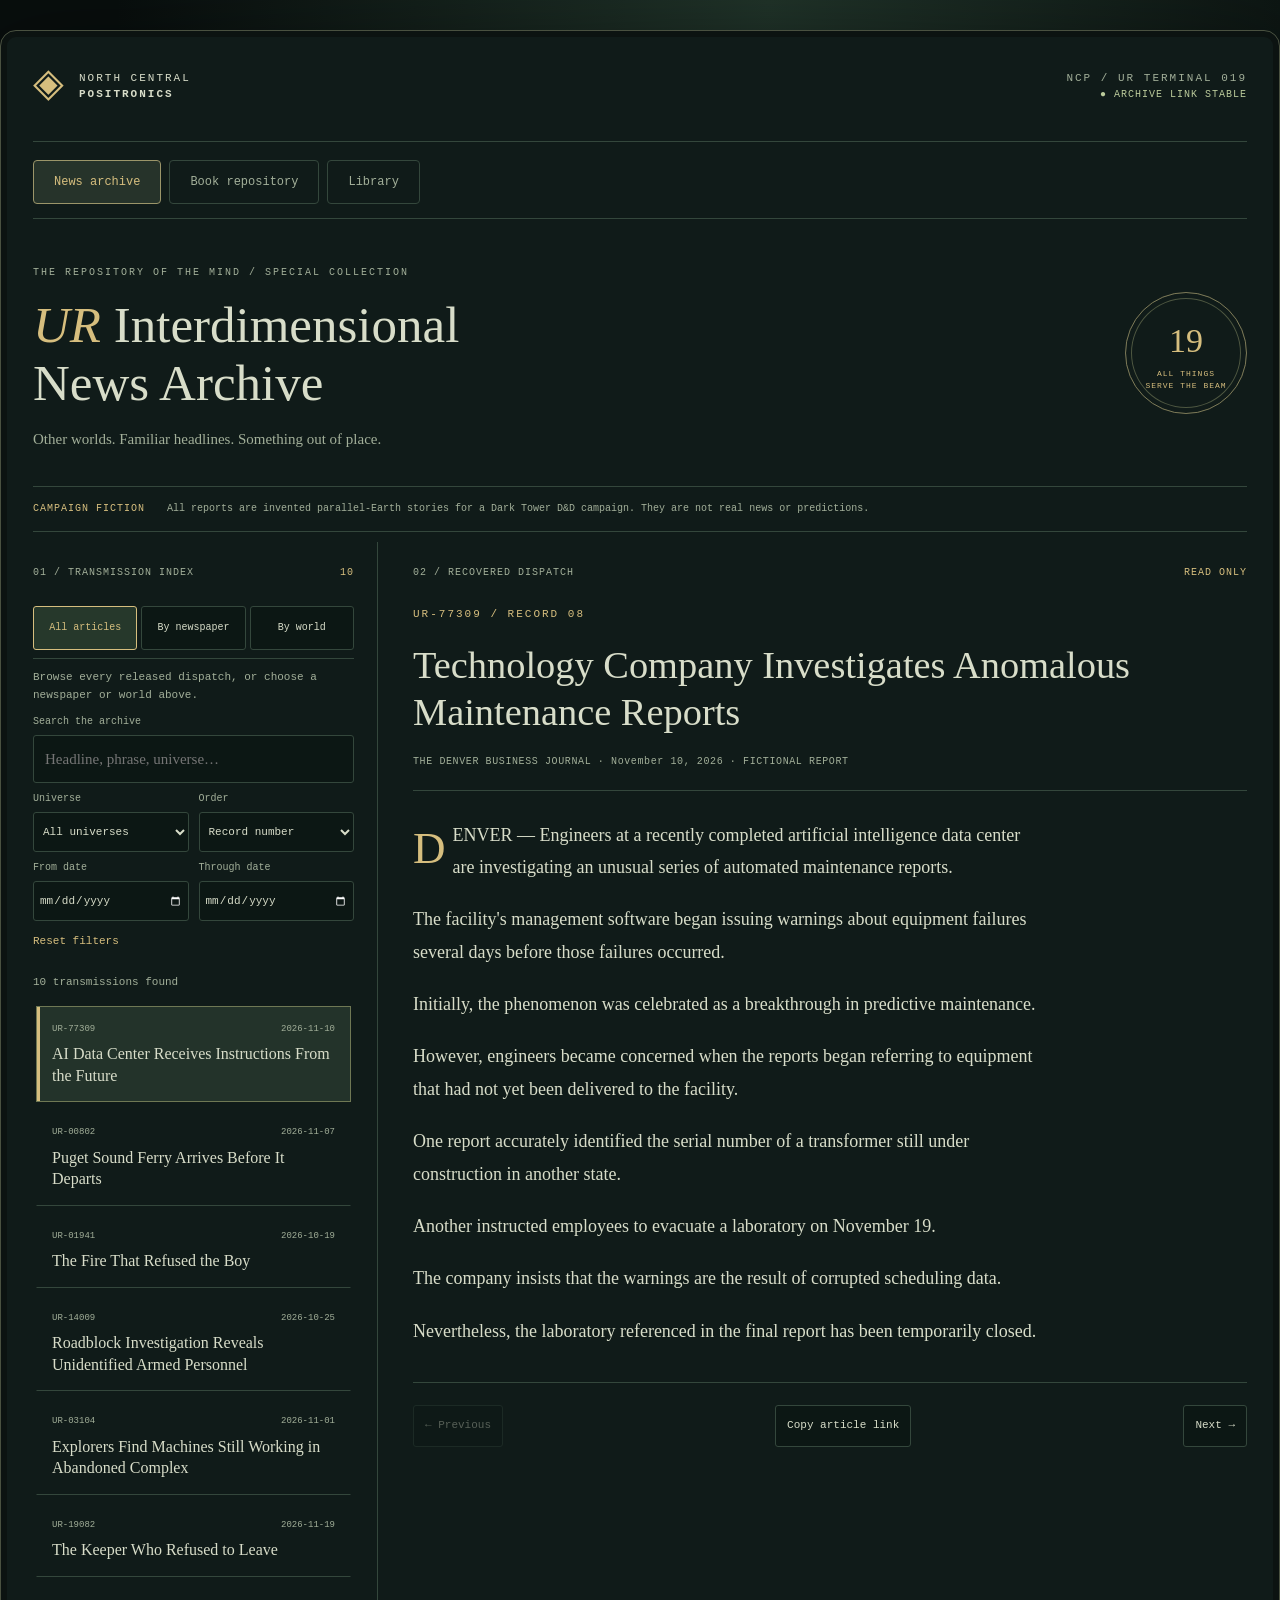
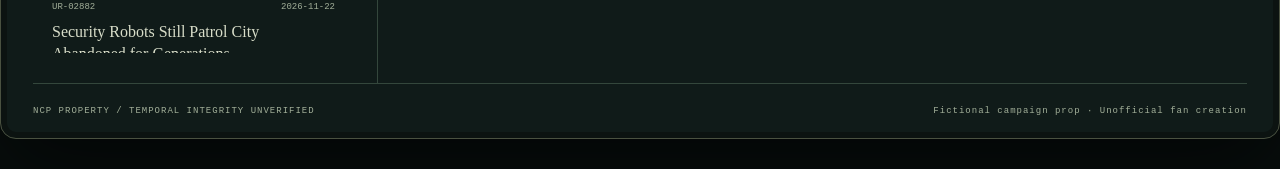
==== commit 680ecb26: "Add Repository of the Mind library with seven searchable shelves and 140 entries" ====
--- a/index.html
+++ b/index.html
@@ -6,7 +6,7 @@
 </style><style>.archive-nav{display:flex;gap:8px;margin:18px 32px 0;border-bottom:1px solid var(--line);padding-bottom:14px}.archive-nav a{display:inline-flex;gap:8px;align-items:center;min-height:44px;text-decoration:none;font:12px Consolas,monospace;padding:10px 20px;border:1px solid var(--line);border-radius:4px;color:var(--muted)}.archive-nav a:hover,.archive-nav a[aria-current=page]{color:var(--gold);border-color:#9b9569;background:#26332a}.catalog-intro{padding-bottom:30px}.catalog-intro h1{font-size:clamp(34px,4vw,52px)}.catalog-intro .sub{max-width:65ch}.catalog-controls{display:grid;grid-template-columns:minmax(200px,2fr) minmax(140px,1.3fr) minmax(100px,.8fr) minmax(120px,1fr) auto;gap:12px;align-items:end;margin:25px 0 18px}.catalog-controls label{font-size:11px}.catalog-controls input,.catalog-controls select{font-size:13px;padding:12px;min-height:46px}.catalog-controls button{min-height:46px;font:11px Consolas,monospace}.shelf-row{display:flex;flex-wrap:wrap;gap:7px;margin:14px 0 20px}.shelf-button{font:10px/1.5 Consolas,monospace;padding:9px 12px;min-height:39px;text-align:left}.shelf-button[aria-pressed=true]{border-color:var(--gold);background:#26372b;color:var(--gold)}.catalog-totals{display:flex;justify-content:space-between;gap:15px;margin:20px 0;color:var(--muted);font:11px Consolas,monospace}.book-grid{display:grid;grid-template-columns:repeat(3,minmax(0,1fr));gap:16px;padding-bottom:30px}.book-card{position:relative;display:flex;flex-direction:column;min-width:0;border:1px solid var(--line);border-radius:5px;padding:21px 22px 20px 26px;background:linear-gradient(120deg,#1d2b22,#111e19);overflow:hidden;scroll-margin-top:20px}.book-card:before{content:"";position:absolute;top:0;bottom:0;left:0;width:5px;background:#8b8c60}.book-card:nth-child(3n+2):before{background:#827359}.book-card:nth-child(3n):before{background:#66867a}.book-card:target{outline:2px solid var(--gold);outline-offset:2px}.book-id{font:10px Consolas,monospace;color:var(--gold);letter-spacing:1px;margin:0 0 12px}.book-shelf{font:9px/1.5 Consolas,monospace;color:var(--muted);margin:0}.book-card h2{font-size:24px;line-height:1.2;margin:13px 0 9px;overflow-wrap:anywhere}.book-author{font-size:13px;color:#b6c3aa;margin:0 0 16px}.book-blurb{font-size:15px;line-height:1.7;flex:1;margin:0 0 20px}.book-access{font:10px/1.6 Consolas,monospace;color:#a9b99d;padding-top:14px;border-top:1px solid var(--line);margin:0 0 14px}.book-link{display:block;text-align:center;border:1px solid #727d52;background:#263528;color:#e2d7b0;padding:10px 8px;border-radius:3px;text-decoration:none;font:11px/1.5 Consolas,monospace;min-height:42px}.book-link:hover{background:#34432c;border-color:var(--gold)}.catalog-empty{grid-column:1/-1;min-height:250px;padding:40px 0;color:var(--muted)}.catalog-note{border-top:1px solid var(--line);padding:20px 0;font:11px/1.7 Consolas,monospace;color:var(--muted)}@media(max-width:1050px){.catalog-controls{grid-template-columns:1fr 1fr}.catalog-controls>div:first-child{grid-column:1/-1}.book-grid{grid-template-columns:repeat(2,minmax(0,1fr))}}@media(max-width:600px){.archive-nav{margin:15px 20px 0}.book-grid{grid-template-columns:1fr;gap:13px}.catalog-controls{gap:10px}.catalog-controls input,.catalog-controls select{font-size:12px}.catalog-totals{flex-direction:column;gap:8px}.book-card{padding:20px 20px 20px 25px}.book-card h2{font-size:25px}.shelf-button{font-size:10px}.catalog-intro{padding-top:20px}}
 </style><style>[hidden]{display:none!important}.archive-nav{flex-wrap:wrap}</style></head>
 <body><a class="skip" href="#reader">Skip to article</a>
-<div class="tablet"><header><div class="brand"><span class="sigil" aria-hidden="true">◈</span><div>NORTH CENTRAL<br><b>POSITRONICS</b></div></div><div class="hardware">NCP / UR TERMINAL 019<br><span class="signal">● ARCHIVE LINK STABLE</span></div></header><nav class="archive-nav" aria-label="Archive sections"><a id="section-news" href="#news" aria-current="page" aria-controls="news-panel">News archive</a><a id="section-books" href="#books" aria-controls="books-panel">Book repository</a></nav>
+<div class="tablet"><header><div class="brand"><span class="sigil" aria-hidden="true">◈</span><div>NORTH CENTRAL<br><b>POSITRONICS</b></div></div><div class="hardware">NCP / UR TERMINAL 019<br><span class="signal">● ARCHIVE LINK STABLE</span></div></header><nav class="archive-nav" aria-label="Archive sections"><a id="section-news" href="#news" aria-current="page" aria-controls="news-panel">News archive</a><a id="section-books" href="#books" aria-controls="books-panel">Book repository</a><a href="library.html">Library</a></nav>
 <main><div id="news-panel"><section class="intro"><div><p class="eyebrow">THE REPOSITORY OF THE MIND / SPECIAL COLLECTION</p><h1><span>UR</span> Interdimensional<br>News Archive</h1><p class="sub">Other worlds. Familiar headlines. Something out of place.</p></div><div class="seal" aria-hidden="true">19<small>ALL THINGS<br>SERVE THE BEAM</small></div></section>
 <p class="fiction">CAMPAIGN FICTION <span>All reports are invented parallel-Earth stories for a Dark Tower D&amp;D campaign. They are not real news or predictions.</span></p>
 <div class="workspace"><aside aria-label="Archive browser"><div class="section-label">01 / TRANSMISSION INDEX <span id="count"></span></div>
